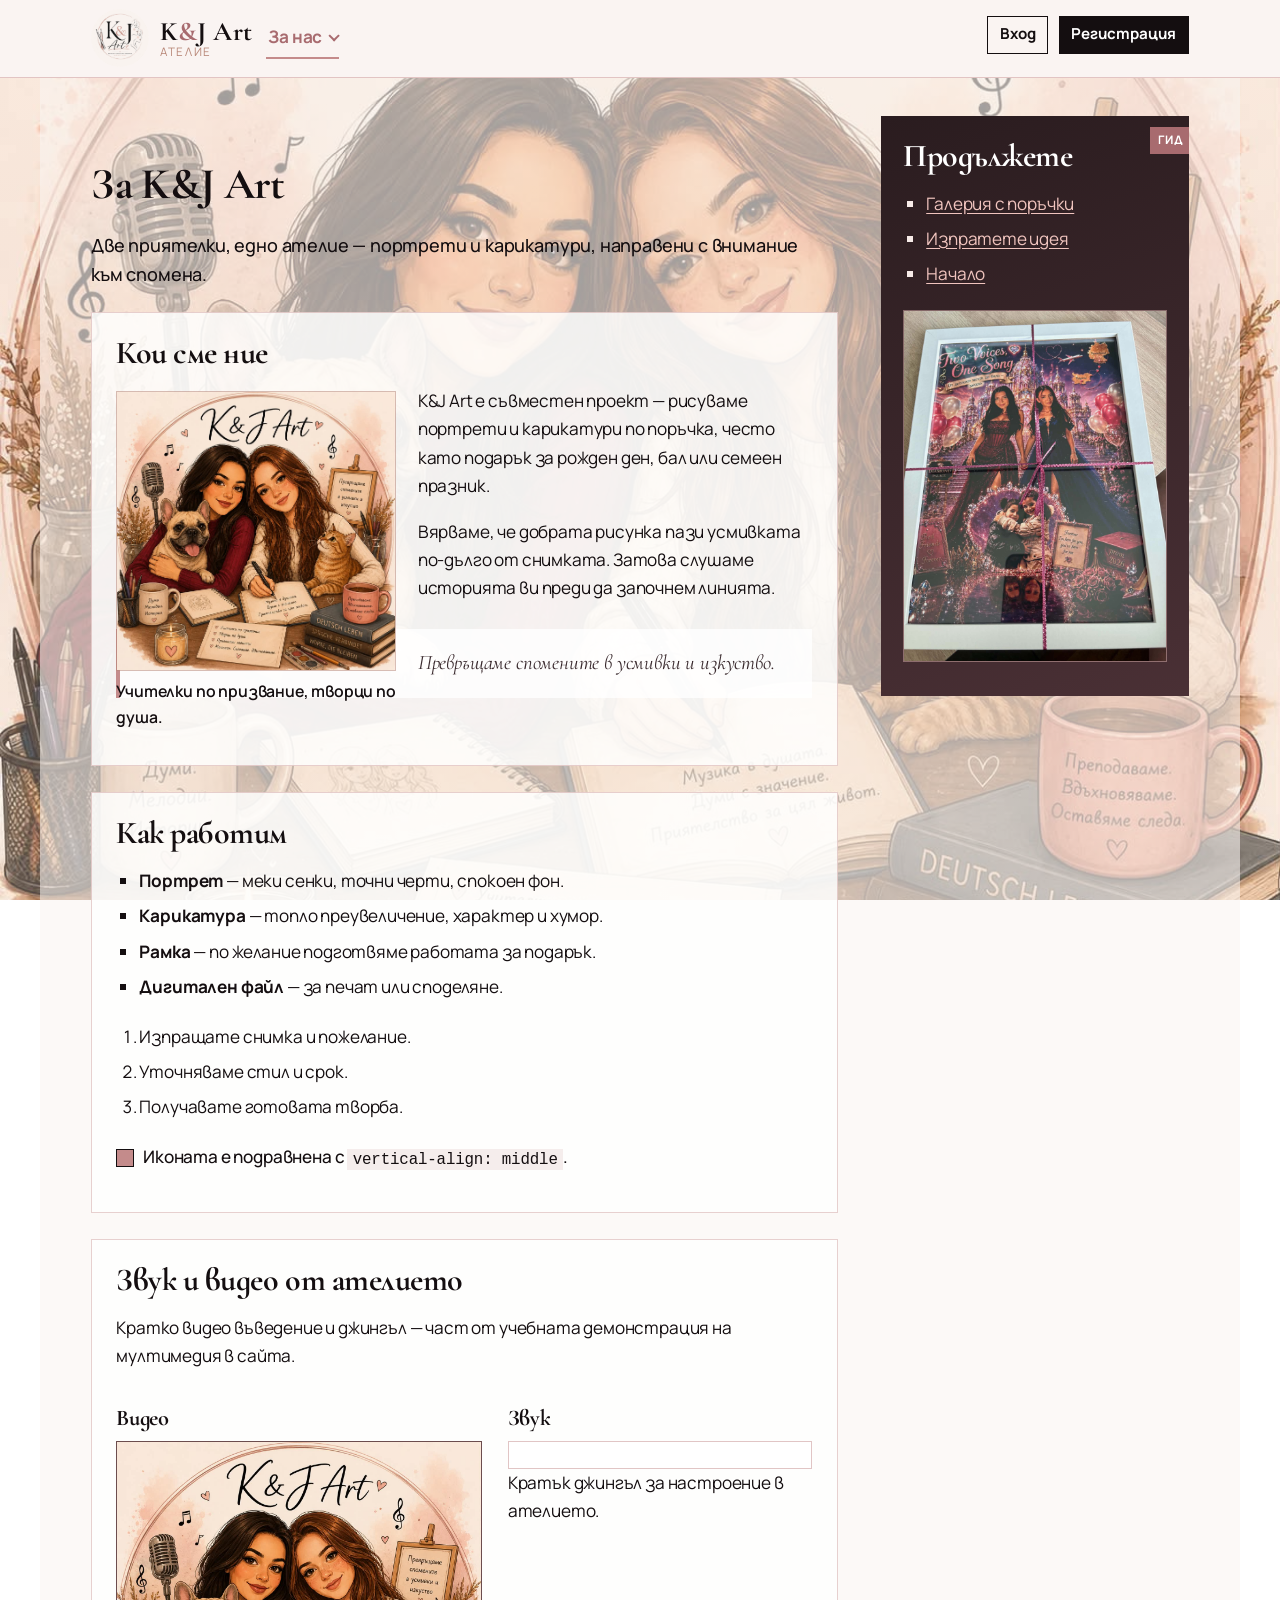
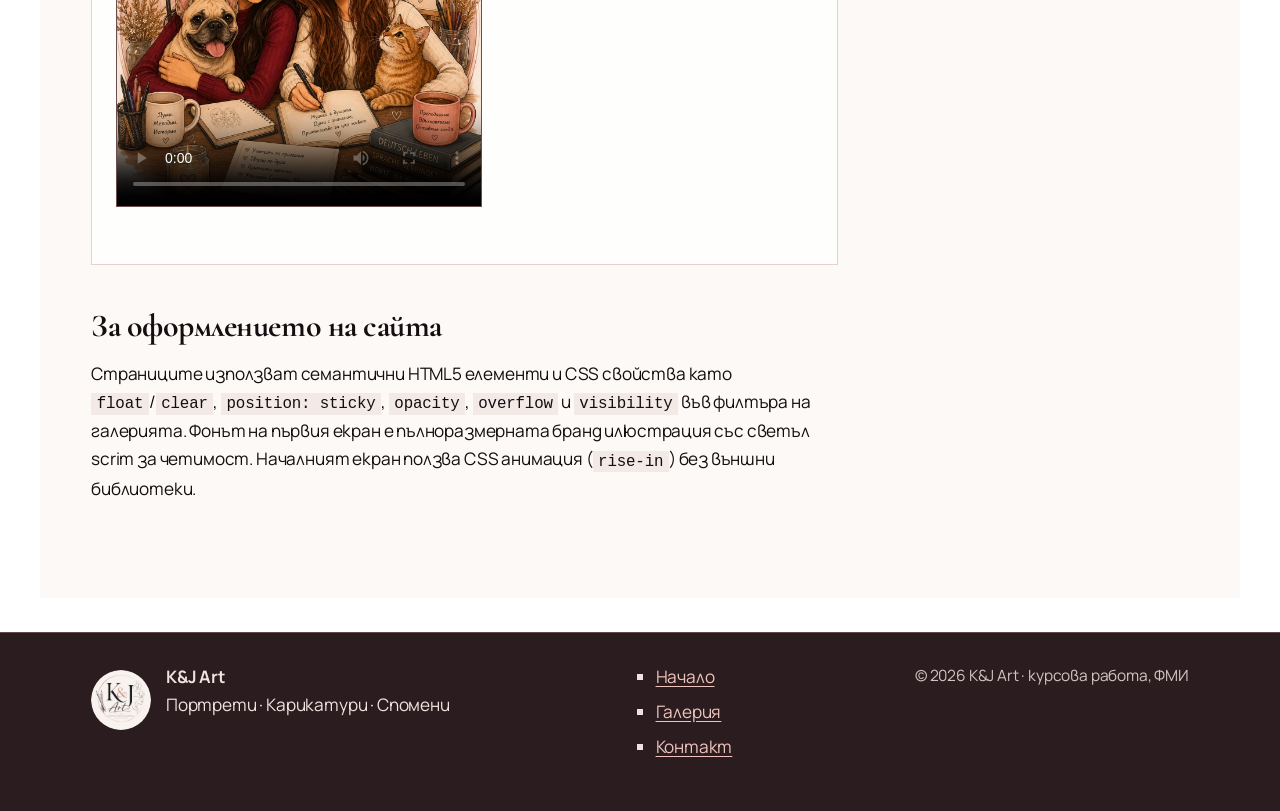
==== about.html @ d92ad097 "Place pages dropdown left and auth right Use space-between on the nav bar so the current-page dropdo" ====
<!DOCTYPE html>
<html lang="bg">
<head>
  <meta charset="UTF-8">
  <meta name="viewport" content="width=device-width, initial-scale=1">
  <meta name="description" content="За K&amp;J Art — кой стои зад портретите и как работим.">
  <title>K&amp;J Art — За нас</title>
  <link rel="stylesheet" href="css/styles.css">
</head>
<body>
  <div class="site-parallax" aria-hidden="true">
    <div class="site-parallax-layer" data-parallax-site></div>
    <div class="site-parallax-scrim"></div>
  </div>
  <a class="skip-link" href="#main">Към съдържанието</a>

  <header class="site-header">
    <div class="header-inner">
      <a class="brand" href="index.html">
        <img class="brand-logo" src="assets/brand/logo-kj-art-final.png" width="1254" height="1254" alt="">
        <span class="brand-text">
          <span class="brand-mark">K<span>&amp;</span>J Art</span>
          <span class="brand-tag">ателие</span>
        </span>
      </a>
      <button class="nav-toggle" type="button" aria-expanded="false" aria-controls="primary-nav">Меню</button>
      <nav class="site-nav" id="primary-nav" aria-label="Главна навигация">
                <ul class="nav-bar">
          <li class="nav-dropdown">
            <button type="button" class="nav-dropdown-toggle is-current" id="nav-pages-btn" aria-expanded="false" aria-controls="nav-pages-menu" aria-haspopup="true">
              За нас
              <span class="nav-dropdown-caret" aria-hidden="true"></span>
            </button>
            <ul class="nav-dropdown-menu" id="nav-pages-menu" hidden>
              <li><a href="index.html">Начало</a></li>
              <li><a href="gallery.html">Галерия</a></li>
              <li><a href="about.html" aria-current="page">За нас</a></li>
              <li><a href="contact.html">Контакт</a></li>
            </ul>
          </li>
          <li class="auth-nav-cluster">
            <ul class="auth-nav">
              <li class="auth-nav-item" data-auth-guest>
                <button type="button" class="btn-auth" data-open-auth="login">Вход</button>
              </li>
              <li class="auth-nav-item" data-auth-guest>
                <button type="button" class="btn-auth btn-auth-solid" data-open-auth="register">Регистрация</button>
              </li>
              <li class="auth-nav-item" data-auth-user hidden>
                <span class="auth-chip">Здравей, <strong data-auth-name></strong></span>
              </li>
              <li class="auth-nav-item" data-auth-user hidden>
                <button type="button" class="btn-auth" id="auth-logout">Изход</button>
              </li>
            </ul>
          </li>
        </ul>
      </nav>
    </div>
  </header>

  <main id="main" class="page page-atmosphere">
    <div class="layout-with-aside">
      <div class="main-column">
        <section class="section" aria-labelledby="about-title">
          <header class="section-head">
            <h1 id="about-title">За K&amp;J Art</h1>
            <p>Две приятелки, едно ателие — портрети и карикатури, направени с внимание към спомена.</p>
          </header>

          <article class="article-panel">
            <h2>Кои сме ние</h2>
            <figure class="float-figure">
              <img src="assets/brand/brand-hero.jpg" width="1254" height="1254" alt="K и J заедно в ателието с домашни любимци">
              <figcaption>Учителки по призвание, творци по душа.</figcaption>
            </figure>
            <p>K&amp;J Art е съвместен проект — рисуваме портрети и карикатури по поръчка, често като подарък за рожден ден, бал или семеен празник.</p>
            <p>Вярваме, че добрата рисунка пази усмивката по-дълго от снимката. Затова слушаме историята ви преди да започнем линията.</p>
            <blockquote>
              Превръщаме спомените в усмивки и изкуство.
            </blockquote>
            <div class="clearfix"></div>
          </article>

          <article class="article-panel">
            <h2>Как работим</h2>
            <ul>
              <li><strong>Портрет</strong> — меки сенки, точни черти, спокоен фон.</li>
              <li><strong>Карикатура</strong> — топло преувеличение, характер и хумор.</li>
              <li><strong>Рамка</strong> — по желание подготвяме работата за подарък.</li>
              <li><strong>Дигитален файл</strong> — за печат или споделяне.</li>
            </ul>
            <ol>
              <li>Изпращате снимка и пожелание.</li>
              <li>Уточняваме стил и срок.</li>
              <li>Получавате готовата творба.</li>
            </ol>
            <p class="inline-meta">
              <span class="meta-icon" aria-hidden="true"></span>
              Иконата е подравнена с <code>vertical-align: middle</code>.
            </p>
          </article>

          <article class="article-panel">
            <h2>Звук и видео от ателието</h2>
            <p>Кратко видео въведение и джингъл — част от учебната демонстрация на мултимедия в сайта.</p>
            <div class="media-block">
              <div>
                <h3>Видео</h3>
                <video controls preload="metadata" poster="assets/brand/brand-hero.jpg">
                  <source src="assets/media/intro-cartoon.mp4" type="video/mp4">
                  Вашият браузър не поддържа видео елемента.
                </video>
              </div>
              <div>
                <h3>Звук</h3>
                <audio controls preload="metadata">
                  <source src="assets/media/cartoon-jingle.mp3" type="audio/mpeg">
                  <source src="assets/media/cartoon-jingle.wav" type="audio/wav">
                  Вашият браузър не поддържа аудио елемента.
                </audio>
                <p class="hint">Кратък джингъл за настроение в ателието.</p>
              </div>
            </div>
          </article>

          <section class="section" aria-labelledby="layout-note">
            <h2 id="layout-note">За оформлението на сайта</h2>
            <p>Страниците използват семантични HTML5 елементи и CSS свойства като <code>float</code>/<code>clear</code>, <code>position: sticky</code>, <code>opacity</code>, <code>overflow</code> и <code>visibility</code> във филтъра на галерията. Фонът на първия екран е пълноразмерната бранд илюстрация със светъл scrim за четимост. Началният екран ползва CSS анимация (<code>rise-in</code>) без външни библиотеки.</p>
          </section>
        </section>
      </div>

      <aside class="side-column" aria-label="Допълнителни връзки">
        <div class="side-panel">
          <span class="side-ribbon">гид</span>
          <h2>Продължете</h2>
          <ul>
            <li><a href="gallery.html">Галерия с поръчки</a></li>
            <li><a href="contact.html">Изпратете идея</a></li>
            <li><a href="index.html">Начало</a></li>
          </ul>
          <img src="assets/brand/sample-prom-friends.jpg" width="1536" height="2048" alt="Примерна карикатура на приятелки">
        </div>
      </aside>
    </div>
  </main>

  <footer class="site-footer">
    <div class="footer-inner">
      <div class="footer-brand">
        <img src="assets/brand/logo-kj-art-final.png" width="1254" height="1254" alt="">
        <div>
          <strong>K&amp;J Art</strong>
          <p>Портрети · Карикатури · Спомени</p>
        </div>
      </div>
      <nav aria-label="Връзки в долния колонтитул">
        <ul>
          <li><a href="index.html">Начало</a></li>
          <li><a href="gallery.html">Галерия</a></li>
          <li><a href="contact.html">Контакт</a></li>
        </ul>
      </nav>
      <p class="footer-meta">&copy; <span id="year">2026</span> K&amp;J Art · курсова работа, ФМИ</p>
    </div>
  </footer>


  <div id="auth-overlay" class="auth-overlay" aria-hidden="true">
    <div class="auth-dialog" role="dialog" aria-modal="true" aria-labelledby="auth-dialog-title">
      <button type="button" class="auth-close" id="auth-close" aria-label="Затвори">&times;</button>
      <div class="auth-tabs" role="tablist">
        <button type="button" id="auth-tab-login" class="is-active" role="tab" aria-selected="true" aria-controls="auth-panel-login">Вход</button>
        <button type="button" id="auth-tab-register" role="tab" aria-selected="false" aria-controls="auth-panel-register">Регистрация</button>
      </div>

            <div id="auth-panel-login" class="auth-panel" role="tabpanel" aria-labelledby="auth-tab-login">
        <h2 id="auth-dialog-title">Вход в K&amp;J Art</h2>
        <form id="login-form" action="#" method="post" novalidate>
          <div class="form-group">
            <label for="login-email">Имейл *</label>
            <input type="email" id="login-email" name="email" autocomplete="email" required placeholder="ime@example.com">
            <span class="error-msg" role="alert"></span>
          </div>
          <div class="form-group">
            <label for="login-password">Парола *</label>
            <input type="password" id="login-password" name="password" autocomplete="current-password" required minlength="6">
            <span class="error-msg" role="alert"></span>
          </div>
          <button class="btn" type="submit">Влез</button>
        </form>
      </div>

      <div id="auth-panel-register" class="auth-panel" role="tabpanel" aria-labelledby="auth-tab-register" hidden>
        <h2>Регистрация</h2>
        <form id="register-form" action="#" method="post" novalidate>
          <div class="form-group">
            <label for="register-name">Име *</label>
            <input type="text" id="register-name" name="name" autocomplete="name" required minlength="2" placeholder="Вашето име">
            <span class="error-msg" role="alert"></span>
          </div>
          <div class="form-group">
            <label for="register-email">Имейл *</label>
            <input type="email" id="register-email" name="email" autocomplete="email" required placeholder="ime@example.com">
            <span class="error-msg" role="alert"></span>
          </div>
          <div class="form-group">
            <label for="register-password">Парола *</label>
            <input type="password" id="register-password" name="password" autocomplete="new-password" required minlength="6">
            <span class="hint">Минимум 6 символа. Данните се пазят локално в браузъра (учебен демо).</span>
            <span class="error-msg" role="alert"></span>
          </div>
          <div class="form-group">
            <label for="register-password-confirm">Повторете паролата *</label>
            <input type="password" id="register-password-confirm" name="passwordConfirm" autocomplete="new-password" required minlength="6">
            <span class="error-msg" role="alert"></span>
          </div>
          <button class="btn" type="submit">Създай профил</button>
        </form>
      </div>
    </div>
  </div>


  <div id="promo-overlay" class="promo-overlay" aria-hidden="true">
    <div class="promo-dialog" role="dialog" aria-modal="true" aria-labelledby="promo-dialog-title">
      <h2 id="promo-dialog-title">Вашият промо код</h2>
      <p>Регистрацията е успешна. За първа поръчка на <strong>карикатура</strong> ползвайте:</p>
      <div class="promo-code-panel">
        <label for="promo-code-field">Промо код</label>
        <div class="promo-code-row">
          <input type="text" id="promo-code-field" class="promo-code-field" value="KJ15" readonly>
          <button type="button" class="promo-copy-btn" id="promo-copy-btn" aria-label="Копирай промо кода" title="Копирай">
            <svg class="promo-copy-icon" viewBox="0 0 24 24" aria-hidden="true" focusable="false">
              <rect x="9" y="9" width="11" height="11" rx="1.5" fill="none" stroke="currentColor" stroke-width="2"/>
              <path d="M6 15H5a2 2 0 0 1-2-2V5a2 2 0 0 1 2-2h8a2 2 0 0 1 2 2v1" fill="none" stroke="currentColor" stroke-width="2" stroke-linecap="round"/>
            </svg>
          </button>
        </div>
        <p class="promo-copy-status" id="promo-copy-status" aria-live="polite"></p>
        <p class="promo-code-banner"><strong id="promo-code-value">KJ15</strong> — <strong>15% отстъпка</strong></p>
      </div>
      <p class="hint">Запишете кода. След „Продължи“ ще отворим формата за вход.</p>
      <button type="button" class="btn" id="promo-continue">Продължи</button>
    </div>
  </div>

  <script src="js/auth.js"></script>
  <script src="js/main.js"></script>
</body>
</html>
---- css/styles.css ----
/* =========================================================
   K&J Art — курсов сайт (ФМИ)
   Палитра: cream-pink, dusty rose, rose-gold, black text
   Хибридни единици: px, em, % + @media
   Layout: display, visibility, position, float, clear,
   opacity, overflow, vertical-align
   ========================================================= */

@import url("https://fonts.googleapis.com/css2?family=Cormorant+Garamond:ital,wght@0,500;0,600;0,700;1,500&family=Manrope:wght@400;500;600;700&display=swap");

:root {
  --ink: #140e10;
  --ink-soft: #3a2a2e;
  --cream: #faf4f2;
  --cream-deep: #f3e4e0;
  --blush: #f0d6d2;
  --rose: #c48b8b;
  --rose-deep: #a86b6f;
  --rose-gold: #b9897a;
  --white: #ffffff;
  --shadow: rgba(28, 20, 22, 0.1);
  --max: 1120px;
  --nav-h: 4.5em;
  --text: 1.0625rem;
}

*,
*::before,
*::after {
  box-sizing: border-box;
}

html {
  font-size: 100%;
  scroll-behavior: smooth;
  min-height: 100%;
  background-color: transparent;
}

body {
  margin: 0;
  font-family: Manrope, "Segoe UI", sans-serif;
  font-size: var(--text);
  line-height: 1.65;
  letter-spacing: -0.01em;
  color: var(--ink);
  background: transparent;
  min-height: 100%;
  overflow-x: hidden;
  position: relative;
}

img,
video,
audio {
  max-width: 100%;
  height: auto;
}

a {
  color: var(--rose-deep);
  text-decoration: underline;
  text-underline-offset: 0.15em;
  transition: color 0.2s ease, opacity 0.2s ease;
}

a:hover,
a:focus-visible {
  color: var(--ink);
}

a:visited {
  color: #7a5560;
}

h1,
h2,
h3 {
  font-family: "Cormorant Garamond", Georgia, serif;
  line-height: 1.18;
  margin: 0 0 0.45em;
  font-weight: 700;
  letter-spacing: -0.015em;
  color: var(--ink);
}

h1 {
  font-size: 2.55em;
}

h2 {
  font-size: 1.85em;
}

h3 {
  font-size: 1.3em;
}

p {
  margin: 0 0 1em;
}

ul,
ol {
  margin: 0 0 1.25em;
  padding-left: 1.35em;
}

ul li {
  margin-bottom: 0.4em;
  list-style-type: square;
}

ol li {
  margin-bottom: 0.4em;
}

blockquote {
  margin: 1.25em 0;
  padding: 0.85em 1.1em;
  border-left: 4px solid var(--rose);
  background: rgba(255, 255, 255, 0.79);
  font-family: "Cormorant Garamond", Georgia, serif;
  font-size: 1.2em;
  font-style: italic;
  color: var(--ink-soft);
}

code {
  font-size: 0.92em;
  background: rgba(196, 139, 139, 0.15);
  padding: 0.1em 0.35em;
}

/* ---------- Skip link ---------- */
.skip-link {
  position: absolute;
  left: 1em;
  top: -4em;
  background: var(--ink);
  color: var(--white);
  padding: 0.5em 0.9em;
  z-index: 1000;
}

.skip-link:focus {
  top: 0.75em;
}

/* ---------- Header / Nav ---------- */
.site-header {
  position: sticky;
  top: 0;
  z-index: 100;
  background: rgba(250, 244, 242, 1.0);
  backdrop-filter: blur(10px);
  border-bottom: 1px solid rgba(196, 139, 139, 0.45);
  min-height: var(--nav-h);
}

.header-inner {
  max-width: var(--max);
  margin: 0 auto;
  padding: 0.55em 4%;
  display: flex;
  flex-wrap: wrap;
  align-items: center;
  justify-content: space-between;
  gap: 0.75em;
}

.brand {
  display: inline-flex;
  align-items: center;
  gap: 0.65em;
  text-decoration: none;
  color: var(--ink);
}

.brand:visited {
  color: var(--ink);
}

.brand-logo {
  display: block;
  width: 3.35em;
  height: 3.35em;
  object-fit: cover;
  object-position: center;
  border-radius: 50%;
  border: 0;
  background: transparent;
  box-shadow: none;
  vertical-align: middle;
}

.brand-text {
  display: flex;
  flex-direction: column;
  line-height: 1.1;
}

.brand-mark {
  font-family: "Cormorant Garamond", Georgia, serif;
  font-size: 1.55em;
  font-weight: 700;
  letter-spacing: 0.02em;
}

.brand-mark span {
  color: var(--rose-deep);
}

.brand-tag {
  font-size: 0.68em;
  text-transform: uppercase;
  letter-spacing: 0.14em;
  color: var(--rose-gold);
  vertical-align: middle;
}

.site-nav {
  flex: 1 1 auto;
  min-width: 12em;
}

.site-nav ul,
.nav-bar {
  display: flex;
  flex-wrap: wrap;
  align-items: center;
  gap: 0.35em 0.55em;
  list-style: none;
  margin: 0;
  padding: 0;
}

.nav-bar {
  width: 100%;
  justify-content: space-between;
  gap: 1.5em 2.5em;
}

.nav-bar > .nav-dropdown {
  flex: 0 0 auto;
  margin: 0;
  padding: 0;
  border: 0;
}

.nav-bar > .auth-nav-cluster {
  flex: 0 0 auto;
  margin-left: auto;
  list-style: none;
}

.auth-nav-cluster .auth-nav {
  display: inline-flex;
  align-items: center;
  flex-wrap: wrap;
  gap: 0.45em 0.65em;
  list-style: none;
  margin: 0;
  padding: 0;
}

.site-nav a {
  text-decoration: none;
  color: var(--ink);
  font-weight: 700;
  letter-spacing: -0.01em;
  padding: 0.35em 0;
  border-bottom: 2px solid transparent;
}

.site-nav a:hover,
.site-nav a:focus-visible,
.site-nav a[aria-current="page"] {
  border-bottom-color: var(--rose);
  color: var(--rose-deep);
}

.nav-dropdown {
  position: relative;
  list-style: none;
}

.nav-dropdown-toggle {
  display: inline-flex;
  align-items: center;
  gap: 0.4em;
  margin: 0;
  padding: 0.35em 0.15em;
  font: inherit;
  font-weight: 700;
  letter-spacing: -0.01em;
  color: var(--ink);
  background: transparent;
  border: 0;
  border-bottom: 2px solid transparent;
  cursor: pointer;
  vertical-align: middle;
}

.nav-dropdown-toggle:hover,
.nav-dropdown-toggle:focus-visible,
.nav-dropdown-toggle[aria-expanded="true"],
.nav-dropdown-toggle.is-current {
  border-bottom-color: var(--rose);
  color: var(--rose-deep);
  outline: none;
}

.nav-dropdown-caret {
  display: inline-block;
  width: 0.45em;
  height: 0.45em;
  border-right: 2px solid currentColor;
  border-bottom: 2px solid currentColor;
  transform: rotate(45deg) translateY(-0.1em);
  vertical-align: middle;
  transition: transform 0.15s ease;
}

.nav-dropdown-toggle[aria-expanded="true"] .nav-dropdown-caret {
  transform: rotate(225deg) translateY(-0.05em);
}

.nav-dropdown-menu {
  position: absolute;
  top: calc(100% + 0.45em);
  left: 0;
  z-index: 120;
  min-width: 11em;
  margin: 0;
  padding: 0.45em 0.55em;
  list-style: none;
  display: flex;
  flex-direction: column;
  gap: 0.15em;
  background: rgba(250, 244, 242, 0.98);
  border: 1px solid rgba(196, 139, 139, 0.55);
  box-shadow: 0 10px 28px rgba(20, 14, 16, 0.12);
  visibility: hidden;
  opacity: 0;
  overflow: hidden;
}

.nav-dropdown.is-open > .nav-dropdown-menu,
.nav-dropdown-menu:not([hidden]) {
  visibility: visible;
  opacity: 1;
}

.nav-dropdown-menu[hidden] {
  display: none;
}

.nav-dropdown-menu a {
  display: block;
  padding: 0.45em 0.55em;
  border-bottom: 0;
}

.nav-dropdown-menu a:hover,
.nav-dropdown-menu a:focus-visible,
.nav-dropdown-menu a[aria-current="page"] {
  background: rgba(196, 139, 139, 0.18);
  color: var(--rose-deep);
  border-bottom-color: transparent;
}

.nav-toggle {
  display: none;
  background: var(--ink);
  color: var(--white);
  border: 0;
  padding: 0.45em 0.85em;
  font: inherit;
  cursor: pointer;
}

/* ---------- Layout shell ---------- */
.page {
  max-width: var(--max);
  margin: 0 auto;
  padding: 1.75em 4% 3em;
}

.layout-with-aside {
  display: block;
  overflow: hidden;
}

.layout-with-aside > .main-column {
  width: 68%;
  float: left;
}

.layout-with-aside > .side-column {
  width: 28%;
  float: right;
}

.layout-with-aside::after {
  content: "";
  display: table;
  clear: both;
}

/* ---------- Single fixed full-viewport brand background (no tile/duplicate) ---------- */
.site-parallax {
  position: fixed;
  inset: 0;
  z-index: 0;
  overflow: hidden;
  pointer-events: none;
  width: 100%;
  height: 100%;
  min-height: 100vh;
  min-height: 100dvh;
}

.site-parallax-layer {
  position: absolute;
  inset: 0;
  width: 100%;
  height: 100%;
  background-image: url("../assets/brand/site-background.jpg");
  background-position: center center;
  background-size: cover;
  background-repeat: no-repeat;
  background-attachment: scroll; /* layer itself is position:fixed — no CSS tiling */
  opacity: 1;
  transform: none;
}

.site-parallax-scrim {
  position: absolute;
  inset: 0;
  opacity: 0.72;
  transition: opacity 0.2s linear;
  /* Soft wash only — never opaque white; fades clearer on scroll via JS */
  background: linear-gradient(
    180deg,
    rgba(250, 244, 242, 0.22) 0%,
    rgba(240, 214, 210, 0.28) 45%,
    rgba(250, 244, 242, 0.4) 100%
  );
}

.site-header,
.hero,
.page,
.site-footer,
.auth-overlay {
  position: relative;
  z-index: 1;
}

/* ---------- Hero (content only over the fixed background) ---------- */
.hero {
  --hero-scrim: 1;
  position: relative;
  z-index: 1;
  min-height: 88vh;
  display: flex;
  align-items: flex-end;
  color: var(--ink);
  overflow: hidden;
  background: transparent;
}

/* Local readability veil on hero text — not a second background image */
.hero::after {
  content: "";
  position: absolute;
  left: 0;
  right: 0;
  bottom: 0;
  height: 55%;
  z-index: 1;
  pointer-events: none;
  opacity: var(--hero-scrim, 1);
  transition: opacity 0.2s linear;
  background: linear-gradient(
    180deg,
    transparent 0%,
    rgba(250, 244, 242, 0.35) 45%,
    rgba(250, 244, 242, 0.55) 100%
  );
}

.hero-content {
  position: relative;
  z-index: 2;
  width: 100%;
  max-width: var(--max);
  margin: 0 auto;
  padding: 12% 4% 5%;
}

.page-atmosphere {
  position: relative;
  z-index: 1;
  background: rgba(250, 244, 242, 0.55);
  transition: background 0.2s linear;
}

.hero-brand {
  font-family: "Cormorant Garamond", Georgia, serif;
  font-size: clamp(2.55em, 6.8vw, 4.35em);
  font-weight: 700;
  margin: 0 0 0.15em;
  letter-spacing: -0.02em;
  color: var(--ink);
  text-shadow: 0 1px 0 rgba(255, 255, 255, 0.75), 0 2px 14px rgba(250, 244, 242, 0.9);
  animation: rise-in 0.9s ease both;
}

.hero-brand span {
  color: var(--rose-deep);
}

.hero-lead {
  font-size: 1.2em;
  max-width: 34em;
  font-weight: 600;
  line-height: 1.55;
  letter-spacing: -0.01em;
  color: var(--ink);
  text-shadow: 0 1px 0 rgba(255, 255, 255, 0.7), 0 2px 12px rgba(250, 244, 242, 0.85);
  animation: rise-in 0.9s ease 0.18s both;
}

.hero-actions {
  display: flex;
  flex-wrap: wrap;
  gap: 0.75em;
  margin-top: 1.2em;
  animation: rise-in 0.9s ease 0.28s both;
}

.btn {
  display: inline-block;
  padding: 0.72em 1.3em;
  font-weight: 700;
  text-decoration: none;
  border: 2px solid var(--ink);
  background: var(--ink);
  color: var(--white);
  cursor: pointer;
  transition: background 0.2s ease, color 0.2s ease, opacity 0.2s ease, transform 0.2s ease;
}

.btn:visited {
  color: var(--white);
}

.btn:hover,
.btn:focus-visible {
  background: var(--rose-deep);
  border-color: var(--rose-deep);
  color: var(--white);
  transform: translateY(-2px);
}

.btn-ghost {
  background: transparent;
  color: var(--ink);
}

.btn-ghost:visited {
  color: var(--ink);
}

.btn-ghost:hover,
.btn-ghost:focus-visible {
  background: var(--ink);
  color: var(--white);
}

/* ---------- Sections / Articles ---------- */
.section {
  margin: 2.5em 0;
  padding: 0;
}

.section-head {
  margin-bottom: 1.25em;
}

.section-head p {
  color: var(--ink);
  font-weight: 500;
  font-size: 1.05em;
  max-width: 40em;
  letter-spacing: -0.01em;
}

.article-panel {
  background: rgba(255, 255, 255, 0.84);
  border: 1px solid rgba(196, 139, 139, 0.4);
  padding: 1.3em 1.4em;
  margin-bottom: 1.5em;
}

.article-panel h2,
.article-panel h3 {
  margin-top: 0;
}

.float-figure {
  float: left;
  width: 42%;
  max-width: 280px;
  margin: 0.25em 1.25em 0.75em 0;
}

.float-figure img {
  display: block;
  width: 100%;
  border: 1px solid rgba(185, 137, 122, 0.55);
  vertical-align: middle;
}

.float-figure figcaption {
  font-size: 0.92em;
  font-weight: 600;
  color: var(--ink);
  margin-top: 0.4em;
}

.clearfix {
  clear: both;
}

.inline-meta {
  margin: 1em 0;
  color: var(--ink);
  font-size: 1em;
  font-weight: 500;
}

.inline-meta .meta-icon {
  display: inline-block;
  width: 1.05em;
  height: 1.05em;
  margin-right: 0.35em;
  background: var(--rose);
  border: 1px solid var(--ink);
  vertical-align: middle;
}

.inline-meta strong {
  vertical-align: baseline;
}

/* Aside */
.side-panel {
  position: relative;
  background: linear-gradient(160deg, #2a1c1f 0%, #4a3035 100%);
  color: #f7ebe8;
  padding: 1.25em;
  margin-bottom: 1.25em;
}

.side-panel a {
  color: #f0c4be;
}

.side-panel a:hover {
  color: #fff;
}

.side-panel h2,
.side-panel h3 {
  color: var(--white);
  margin-top: 0;
}

.side-ribbon {
  position: absolute;
  top: 0.9em;
  right: -0.3em;
  background: var(--rose-deep);
  color: var(--white);
  font-size: 0.68em;
  font-weight: 700;
  letter-spacing: 0.08em;
  text-transform: uppercase;
  padding: 0.35em 0.7em;
}

.side-panel img {
  display: block;
  width: 100%;
  margin: 0.75em 0;
  border: 1px solid rgba(240, 196, 190, 0.45);
  opacity: 0.96;
}

.side-panel img:hover {
  opacity: 1;
}

.scroll-strip {
  border: 1px solid rgba(196, 139, 139, 0.45);
  background: rgba(255, 255, 255, 0.94);
  max-height: 9.5em;
  overflow: auto;
  padding: 0.9em 1em;
  margin: 1.25em 0;
}

/* ---------- Gallery ---------- */
.gallery-grid {
  display: grid;
  grid-template-columns: repeat(2, 1fr);
  gap: 1.25em;
  list-style: none;
  margin: 0;
  padding: 0;
}

.gallery-grid li {
  list-style: none;
  margin: 0;
  background: rgba(255, 255, 255, 0.94);
  border: 1px solid rgba(196, 139, 139, 0.45);
  overflow: hidden;
  position: relative;
  transition: transform 0.25s ease, opacity 0.25s ease;
}

.gallery-grid li:hover {
  transform: translateY(-4px);
}

.gallery-grid img {
  display: block;
  width: 100%;
  aspect-ratio: 4 / 5;
  object-fit: cover;
  vertical-align: middle;
}

.gallery-grid .cap {
  padding: 0.85em 1em 1em;
}

.gallery-grid .cap h2,
.gallery-grid .cap h3 {
  margin: 0 0 0.25em;
  font-size: 1.28em;
  font-weight: 700;
}

.gallery-grid .cap p {
  color: var(--ink);
  font-weight: 500;
  font-size: 0.98em;
}

.gallery-filter {
  display: flex;
  flex-wrap: wrap;
  gap: 0.5em;
  margin-bottom: 1.25em;
}

.gallery-filter button {
  font: inherit;
  font-weight: 600;
  padding: 0.4em 0.85em;
  border: 1px solid var(--ink);
  background: transparent;
  color: var(--ink);
  cursor: pointer;
}

.gallery-filter button.is-active,
.gallery-filter button:hover {
  background: var(--rose-deep);
  border-color: var(--rose-deep);
  color: var(--white);
}

.gallery-grid li.is-hidden {
  visibility: hidden;
  position: absolute;
  width: 0;
  height: 0;
  overflow: hidden;
  opacity: 0;
  pointer-events: none;
}

/* ---------- Media block ---------- */
.media-block {
  display: grid;
  grid-template-columns: 1.2fr 1fr;
  gap: 1.5em;
  align-items: start;
  margin: 2em 0;
}

.media-block video,
.media-block audio {
  width: 100%;
  display: block;
  border: 1px solid rgba(196, 139, 139, 0.5);
  background: var(--ink);
}

.media-block audio {
  padding: 0.75em;
  background: rgba(255, 255, 255, 1.0);
}

@keyframes rise-in {
  from {
    opacity: 0;
    transform: translateY(18px);
  }
  to {
    opacity: 1;
    transform: translateY(0);
  }
}

/* ---------- Form ---------- */
.contact-layout {
  display: grid;
  grid-template-columns: 1.4fr 1fr;
  gap: 2em;
}

.form-panel {
  background: rgba(255, 255, 255, 1.0);
  border: 1px solid rgba(196, 139, 139, 0.45);
  padding: 1.5em;
}

.form-group {
  margin-bottom: 1.1em;
}

.form-group label {
  display: block;
  font-weight: 700;
  margin-bottom: 0.35em;
}

.form-group .hint {
  display: block;
  font-size: 0.9em;
  font-weight: 500;
  color: var(--ink-soft);
  margin-top: 0.25em;
}

.form-group input[type="text"],
.form-group input[type="email"],
.form-group input[type="tel"],
.form-group input[type="number"],
.form-group input[type="date"],
.form-group input[type="url"],
.form-group input[type="file"],
.form-group select,
.form-group textarea {
  width: 100%;
  padding: 0.65em 0.75em;
  font: inherit;
  font-weight: 500;
  color: var(--ink);
  border: 1px solid rgba(90, 69, 74, 0.55);
  background: var(--white);
}

.form-group input:focus,
.form-group select:focus,
.form-group textarea:focus {
  outline: 2px solid var(--rose);
  outline-offset: 1px;
  border-color: var(--rose);
}

.form-group textarea {
  min-height: 8em;
  resize: vertical;
}

.form-group textarea#theme {
  min-height: 5em;
}

.form-group input[type="file"] {
  padding: 0.55em 0.35em;
  background: rgba(255, 255, 255, 0.95);
}

.choice-row {
  display: flex;
  flex-wrap: wrap;
  gap: 0.75em 1.25em;
}

.choice-row label {
  display: inline-flex;
  align-items: center;
  gap: 0.4em;
  font-weight: 500;
  margin: 0;
}

.form-group.is-invalid input,
.form-group.is-invalid select,
.form-group.is-invalid textarea {
  border-color: #a33a4a;
}

.error-msg {
  visibility: hidden;
  opacity: 0;
  color: #8f2f3d;
  font-size: 0.88em;
  font-weight: 600;
  margin-top: 0.3em;
  display: block;
  min-height: 1.2em;
  transition: opacity 0.2s ease;
}

.form-group.is-invalid .error-msg,
fieldset.is-invalid .error-msg {
  visibility: visible;
  opacity: 1;
}

.form-success {
  display: none;
  border: 1px solid var(--rose);
  background: rgba(196, 139, 139, 0.15);
  padding: 1em;
  margin-top: 1em;
  font-weight: 600;
}

.form-success.is-visible {
  display: block;
  animation: rise-in 0.4s ease both;
}

fieldset {
  border: 1px solid rgba(196, 139, 139, 0.35);
  margin: 0 0 1.1em;
  padding: 0.85em 1em 1em;
}

legend {
  font-weight: 700;
  padding: 0 0.35em;
}

/* ---------- Footer ---------- */
.site-footer {
  clear: both;
  border-top: 1px solid rgba(196, 139, 139, 0.4);
  background: #2a1c1f;
  color: #f0e2df;
  margin-top: 2em;
}

.footer-inner {
  max-width: var(--max);
  margin: 0 auto;
  padding: 1.75em 4%;
  display: flex;
  flex-wrap: wrap;
  gap: 1.5em;
  justify-content: space-between;
  align-items: flex-start;
}

.footer-brand {
  display: flex;
  gap: 0.85em;
  align-items: center;
}

.footer-brand img {
  width: 3.5em;
  height: 3.5em;
  border-radius: 50%;
  object-fit: cover;
  object-position: center;
  border: 0;
  background: transparent;
  box-shadow: none;
  vertical-align: middle;
}

.site-footer a {
  color: #f0c4be;
}

.site-footer a:hover {
  color: #fff;
}

.footer-meta {
  font-size: 0.9em;
  opacity: 0.85;
}

.visually-hidden {
  position: absolute;
  width: 1px;
  height: 1px;
  padding: 0;
  margin: -1px;
  overflow: hidden;
  clip: rect(0, 0, 0, 0);
  white-space: nowrap;
  border: 0;
}

/* ---------- Breakpoints (~360, ~768, ~992/1024, ~1200) ---------- */

@media screen and (max-width: 767px) {
  h1 {
    font-size: 1.9em;
  }

  .nav-toggle {
    display: inline-block;
  }

  .site-nav {
    display: none;
    width: 100%;
  }

  .site-nav.is-open {
    display: block;
  }

  .site-nav ul,
  .nav-bar {
    flex-direction: column;
    align-items: stretch;
    gap: 0.25em;
    padding-bottom: 0.5em;
  }

  .nav-bar > .nav-dropdown {
    width: 100%;
    margin-left: 0;
    margin-top: 0.45em;
    padding-left: 0;
    padding-top: 0.55em;
    border-left: 0;
    border-top: 1px solid rgba(196, 139, 139, 0.45);
  }

  .nav-dropdown-toggle {
    width: 100%;
    justify-content: space-between;
  }

  .nav-dropdown-menu {
    position: static;
    width: 100%;
    min-width: 0;
    margin: 0.2em 0 0.35em;
    box-shadow: none;
  }

  .layout-with-aside > .main-column,
  .layout-with-aside > .side-column {
    float: none;
    width: 100%;
  }

  .float-figure {
    float: none;
    width: 100%;
    max-width: 100%;
    margin: 0 0 1em;
  }

  .gallery-grid {
    grid-template-columns: 1fr;
  }

  .media-block,
  .contact-layout {
    grid-template-columns: 1fr;
  }

  .hero {
    min-height: 78vh;
  }

  .side-ribbon {
    right: 0.5em;
  }
}

@media screen and (min-width: 768px) and (max-width: 991px) {
  .layout-with-aside > .main-column {
    width: 62%;
  }

  .layout-with-aside > .side-column {
    width: 34%;
  }

  .gallery-grid {
    grid-template-columns: repeat(2, 1fr);
  }

  .contact-layout {
    grid-template-columns: 1fr;
  }

  .media-block {
    grid-template-columns: 1fr 1fr;
  }
}

@media screen and (min-width: 992px) {
  body {
    font-size: 1.05rem;
  }

  .gallery-grid {
    grid-template-columns: repeat(3, 1fr);
  }

  .hero {
    min-height: 88vh;
  }
}

@media screen and (min-width: 1200px) {
  :root {
    --max: 1200px;
  }

  body {
    font-size: 1.075rem;
  }

  .page {
    padding-top: 2.25em;
  }

  .gallery-grid {
    grid-template-columns: repeat(3, 1fr);
  }
}

@media (prefers-reduced-motion: reduce) {
  html {
    scroll-behavior: auto;
  }

  .hero-brand,
  .hero-lead,
  .hero-actions {
    animation: none;
  }
}

/* ---------- Auth modal + nav account ---------- */
.auth-nav {
  display: inline-flex;
  align-items: center;
  gap: 0.45em;
  flex-wrap: wrap;
  list-style: none;
  margin: 0;
  padding: 0;
}

.auth-nav li {
  list-style: none;
  margin: 0;
}

.auth-chip {
  display: inline-block;
  font-size: 0.85em;
  font-weight: 600;
  color: var(--ink-soft);
  vertical-align: middle;
}

.btn-auth {
  display: inline-block;
  padding: 0.35em 0.75em;
  font: inherit;
  font-weight: 700;
  font-size: 0.88em;
  border: 1px solid var(--ink);
  background: transparent;
  color: var(--ink);
  cursor: pointer;
  text-decoration: none;
}

.btn-auth:hover,
.btn-auth:focus-visible {
  background: var(--rose-deep);
  border-color: var(--rose-deep);
  color: var(--white);
}

.btn-auth-solid {
  background: var(--ink);
  color: var(--white);
}

.auth-overlay {
  position: fixed;
  inset: 0;
  z-index: 200;
  display: flex;
  align-items: center;
  justify-content: center;
  padding: 1em;
  background: rgba(28, 20, 22, 0.45);
  visibility: hidden;
  opacity: 0;
  overflow: auto;
  transition: opacity 0.2s ease, visibility 0.2s ease;
}

.auth-overlay.is-open {
  visibility: visible;
  opacity: 1;
}

.auth-dialog {
  position: relative;
  width: 100%;
  max-width: 26em;
  background: var(--cream);
  border: 1px solid rgba(196, 139, 139, 0.5);
  padding: 1.35em 1.4em 1.5em;
  float: none;
  clear: both;
}

.auth-close {
  position: absolute;
  top: 0.55em;
  right: 0.55em;
  border: 0;
  background: transparent;
  font-size: 1.4em;
  line-height: 1;
  cursor: pointer;
  color: var(--ink);
}

.auth-tabs {
  display: flex;
  gap: 0.5em;
  margin: 0 0 1em;
}

.auth-tabs button {
  flex: 1;
  font: inherit;
  font-weight: 700;
  padding: 0.5em;
  border: 1px solid var(--ink);
  background: transparent;
  cursor: pointer;
}

.auth-tabs button.is-active {
  background: var(--ink);
  color: var(--white);
}

.auth-dialog h2 {
  margin-top: 0;
  font-size: 1.45em;
}

.order-auth-gate {
  border: 1px dashed var(--rose);
  background: rgba(255, 255, 255, 1.0);
  padding: 0.9em 1em;
  margin-bottom: 1.1em;
}

.promo-overlay {
  position: fixed;
  inset: 0;
  z-index: 300;
  display: flex;
  align-items: center;
  justify-content: center;
  padding: 1em;
  background: rgba(20, 14, 16, 0.72);
  visibility: hidden;
  opacity: 0;
  overflow: auto;
  transition: opacity 0.2s ease, visibility 0.2s ease;
}

.promo-overlay.is-open {
  visibility: visible;
  opacity: 1;
}

.promo-dialog {
  position: relative;
  width: 100%;
  max-width: 24em;
  background: var(--cream);
  border: 2px solid var(--rose-deep);
  padding: 1.4em 1.45em 1.55em;
  box-shadow: 0 12px 40px rgba(20, 14, 16, 0.35);
}

.promo-dialog h2 {
  margin-top: 0;
  color: var(--rose-deep);
}

.promo-code-panel {
  display: block;
  margin: 0.9em 0 1em;
  padding: 0.95em 1em;
  border: 2px solid var(--rose-deep);
  background: rgba(255, 255, 255, 0.98);
}

.promo-code-panel label {
  display: block;
  font-weight: 700;
  margin-bottom: 0.4em;
}

.promo-code-row {
  display: flex;
  align-items: stretch;
  gap: 0.45em;
  margin: 0 0 0.35em;
}

.promo-code-field {
  display: block;
  flex: 1 1 auto;
  width: auto;
  min-width: 0;
  margin: 0;
  padding: 0.7em 0.75em;
  font: inherit;
  font-size: 1.25em;
  font-weight: 700;
  letter-spacing: 0.12em;
  text-align: center;
  text-transform: uppercase;
  color: var(--ink);
  border: 2px solid var(--rose);
  background: rgba(250, 244, 242, 0.95);
}

.promo-copy-btn {
  flex: 0 0 auto;
  box-sizing: border-box;
  width: 2.6em;
  height: 2.6em;
  padding: 0;
  margin: 0;
  display: inline-flex;
  align-items: center;
  justify-content: center;
  color: var(--rose-deep);
  background: rgba(250, 244, 242, 0.95);
  border: 2px solid var(--rose);
  cursor: pointer;
  vertical-align: middle;
  transition: background 0.15s ease, color 0.15s ease, border-color 0.15s ease;
}

.promo-copy-btn:hover,
.promo-copy-btn:focus-visible {
  color: #fff;
  background: var(--rose-deep);
  border-color: var(--rose-deep);
  outline: none;
}

.promo-copy-btn.is-copied {
  color: #fff;
  background: var(--rose-deep);
  border-color: var(--rose-deep);
}

.promo-copy-icon {
  width: 1.15em;
  height: 1.15em;
  display: block;
}

.promo-copy-status {
  min-height: 1.25em;
  margin: 0 0 0.35em;
  font-size: 0.92em;
  font-weight: 600;
  color: var(--rose-deep);
  text-align: center;
}

.promo-code-banner {
  display: block;
  margin: 0;
  padding: 0.55em 0.35em 0;
  font-size: 1.02em;
  letter-spacing: 0.02em;
  text-align: center;
  color: var(--ink);
}

.promo-box {
  margin: 0 0 1.2em;
  padding: 1em;
  border: 1px solid rgba(196, 139, 139, 0.55);
  background: rgba(255, 255, 255, 0.95);
}

.promo-box h3 {
  margin-top: 0;
  font-size: 1.2em;
}

.promo-apply {
  display: flex;
  flex-wrap: wrap;
  gap: 0.5em;
  align-items: center;
}

.promo-apply input[type="text"] {
  flex: 1 1 8em;
  min-width: 7em;
  padding: 0.6em 0.7em;
  font: inherit;
  font-weight: 600;
  letter-spacing: 0.04em;
  text-transform: uppercase;
  border: 1px solid rgba(90, 69, 74, 0.55);
  background: var(--white);
  color: var(--ink);
}

.promo-result {
  margin: 0.45em 0 0;
  font-weight: 600;
  min-height: 1.2em;
}

.promo-result.is-ok {
  color: #2f6b4f;
}

.promo-result.is-bad {
  color: #8f2f3d;
}

.auth-dialog .form-group.is-invalid .error-msg {
  visibility: visible;
  opacity: 1;
}

.order-auth-gate[hidden],
[data-auth-guest][hidden],
[data-auth-user][hidden],
.auth-panel[hidden] {
  display: none !important;
}

#contact-form.is-locked {
  opacity: 0.55;
  pointer-events: none;
}

@media screen and (max-width: 767px) {
  .header-inner {
    align-items: flex-start;
  }

  .auth-nav {
    width: 100%;
  }
}
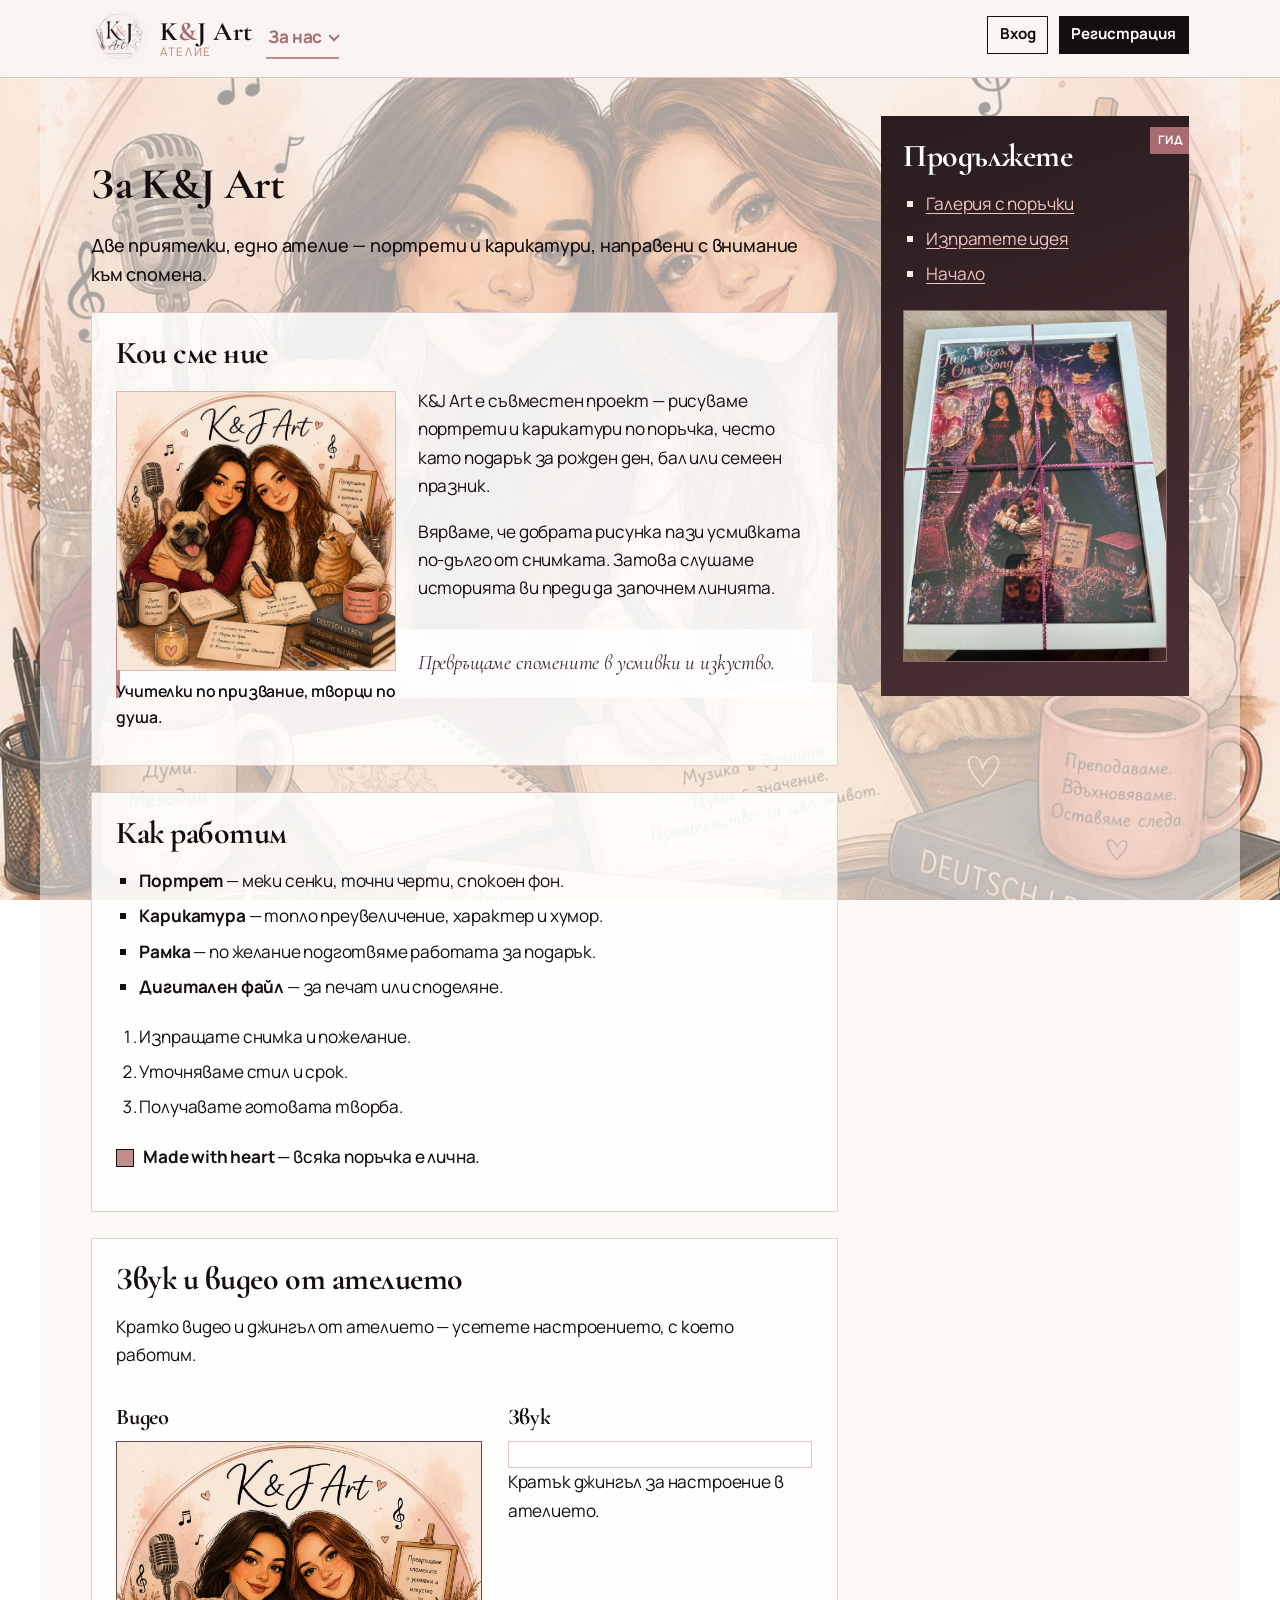
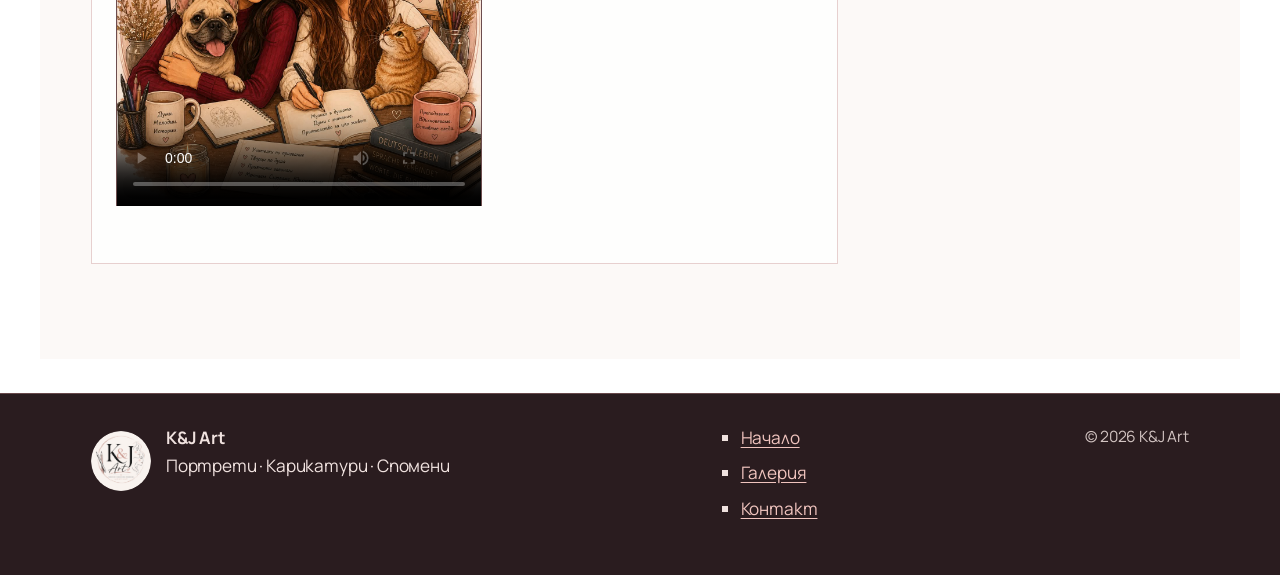
==== commit e224ea06: "Rewrite copy as a normal K&J Art business site Remove coursework/FMI/учебен marketing from pages, fo" ====
--- a/about.html
+++ b/about.html
@@ -3,7 +3,7 @@
 <head>
   <meta charset="UTF-8">
   <meta name="viewport" content="width=device-width, initial-scale=1">
-  <meta name="description" content="За K&amp;J Art — кой стои зад портретите и как работим.">
+  <meta name="description" content="За K&amp;J Art — ателие за портрети и карикатури.">
   <title>K&amp;J Art — За нас</title>
   <link rel="stylesheet" href="css/styles.css">
 </head>
@@ -97,13 +97,13 @@
             </ol>
             <p class="inline-meta">
               <span class="meta-icon" aria-hidden="true"></span>
-              Иконата е подравнена с <code>vertical-align: middle</code>.
+              <strong>Made with heart</strong> — всяка поръчка е лична.
             </p>
           </article>
 
           <article class="article-panel">
             <h2>Звук и видео от ателието</h2>
-            <p>Кратко видео въведение и джингъл — част от учебната демонстрация на мултимедия в сайта.</p>
+            <p>Кратко видео и джингъл от ателието — усетете настроението, с което работим.</p>
             <div class="media-block">
               <div>
                 <h3>Видео</h3>
@@ -123,11 +123,6 @@
               </div>
             </div>
           </article>
-
-          <section class="section" aria-labelledby="layout-note">
-            <h2 id="layout-note">За оформлението на сайта</h2>
-            <p>Страниците използват семантични HTML5 елементи и CSS свойства като <code>float</code>/<code>clear</code>, <code>position: sticky</code>, <code>opacity</code>, <code>overflow</code> и <code>visibility</code> във филтъра на галерията. Фонът на първия екран е пълноразмерната бранд илюстрация със светъл scrim за четимост. Началният екран ползва CSS анимация (<code>rise-in</code>) без външни библиотеки.</p>
-          </section>
         </section>
       </div>
 
@@ -140,7 +135,7 @@
             <li><a href="contact.html">Изпратете идея</a></li>
             <li><a href="index.html">Начало</a></li>
           </ul>
-          <img src="assets/brand/sample-prom-friends.jpg" width="1536" height="2048" alt="Примерна карикатура на приятелки">
+          <img src="assets/brand/sample-prom-friends.jpg" width="1536" height="2048" alt="Карикатура на приятелки от ателието">
         </div>
       </aside>
     </div>
@@ -162,7 +157,7 @@
           <li><a href="contact.html">Контакт</a></li>
         </ul>
       </nav>
-      <p class="footer-meta">&copy; <span id="year">2026</span> K&amp;J Art · курсова работа, ФМИ</p>
+      <p class="footer-meta">&copy; <span id="year">2026</span> K&amp;J Art</p>
     </div>
   </footer>
 
@@ -208,7 +203,7 @@
           <div class="form-group">
             <label for="register-password">Парола *</label>
             <input type="password" id="register-password" name="password" autocomplete="new-password" required minlength="6">
-            <span class="hint">Минимум 6 символа. Данните се пазят локално в браузъра (учебен демо).</span>
+            <span class="hint">Минимум 6 символа.</span>
             <span class="error-msg" role="alert"></span>
           </div>
           <div class="form-group">
--- a/css/styles.css
+++ b/css/styles.css
@@ -1,5 +1,5 @@
 /* =========================================================
-   K&J Art — курсов сайт (ФМИ)
+   K&J Art — brand styles
    Палитра: cream-pink, dusty rose, rose-gold, black text
    Хибридни единици: px, em, % + @media
    Layout: display, visibility, position, float, clear,
@@ -900,6 +900,63 @@
   background: rgba(255, 255, 255, 0.95);
 }
 
+.file-preview {
+  margin: 0.75em 0 0.25em;
+  padding: 0.75em 0.85em;
+  border: 1px solid rgba(196, 139, 139, 0.45);
+  background: rgba(255, 255, 255, 0.96);
+}
+
+.file-preview[hidden] {
+  display: none;
+}
+
+.file-preview-count {
+  margin: 0 0 0.55em;
+  font-size: 0.92em;
+  font-weight: 700;
+  color: var(--rose-deep);
+}
+
+.file-preview-list {
+  list-style: none;
+  margin: 0;
+  padding: 0;
+  display: grid;
+  grid-template-columns: repeat(auto-fill, minmax(7.5em, 1fr));
+  gap: 0.65em;
+}
+
+.file-preview-item {
+  display: flex;
+  flex-direction: column;
+  gap: 0.35em;
+  min-width: 0;
+}
+
+.file-preview-thumb {
+  display: block;
+  width: 100%;
+  aspect-ratio: 1 / 1;
+  object-fit: cover;
+  border: 1px solid rgba(196, 139, 139, 0.5);
+  background: rgba(250, 244, 242, 0.9);
+  vertical-align: middle;
+}
+
+.file-preview-thumb.is-invalid-file {
+  object-fit: contain;
+  opacity: 0.55;
+}
+
+.file-preview-name {
+  display: block;
+  font-size: 0.78em;
+  line-height: 1.25;
+  word-break: break-word;
+  color: var(--ink-soft);
+}
+
 .choice-row {
   display: flex;
   flex-wrap: wrap;
@@ -1050,18 +1107,26 @@
   .nav-bar {
     flex-direction: column;
     align-items: stretch;
-    gap: 0.25em;
+    justify-content: flex-start;
+    gap: 0.55em;
     padding-bottom: 0.5em;
   }
 
   .nav-bar > .nav-dropdown {
     width: 100%;
+  }
+
+  .nav-bar > .auth-nav-cluster {
+    width: 100%;
     margin-left: 0;
-    margin-top: 0.45em;
-    padding-left: 0;
+    margin-top: 0.35em;
     padding-top: 0.55em;
-    border-left: 0;
     border-top: 1px solid rgba(196, 139, 139, 0.45);
+  }
+
+  .auth-nav-cluster .auth-nav {
+    width: 100%;
+    justify-content: flex-end;
   }
 
   .nav-dropdown-toggle {
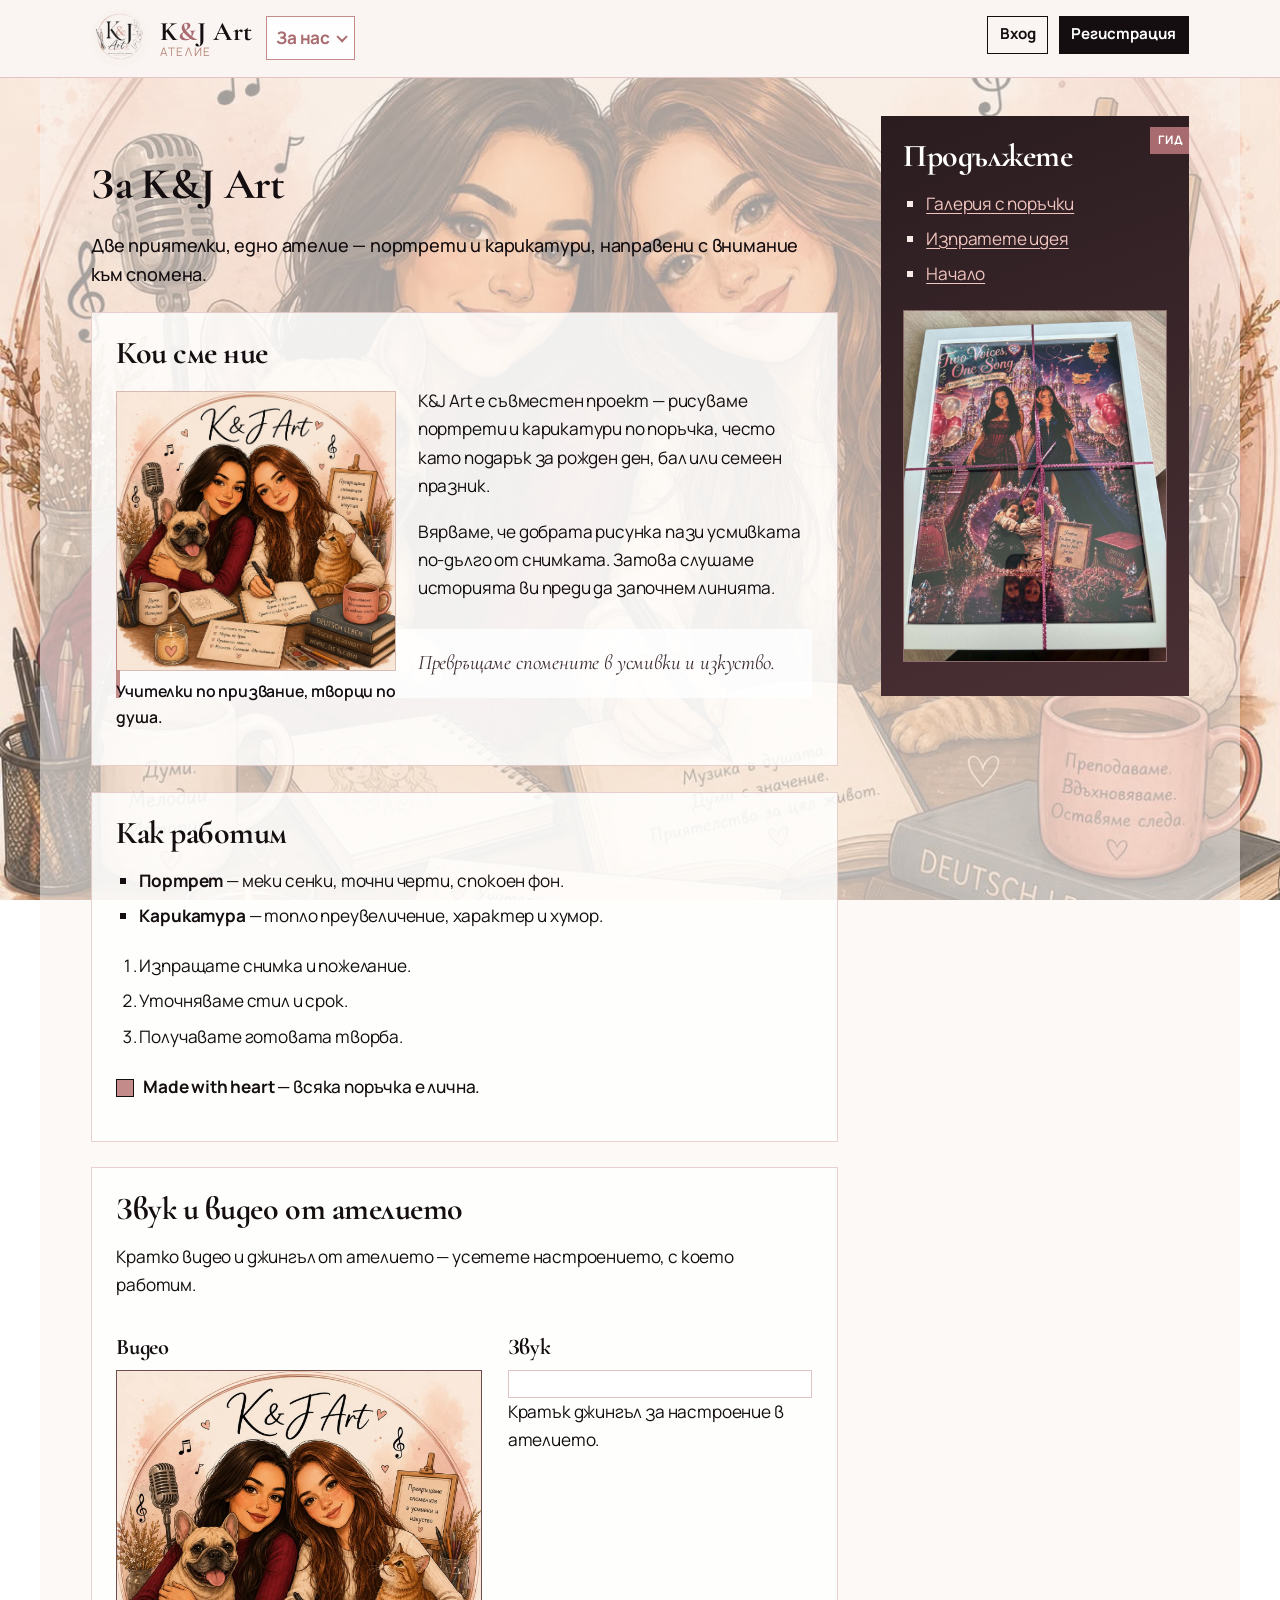
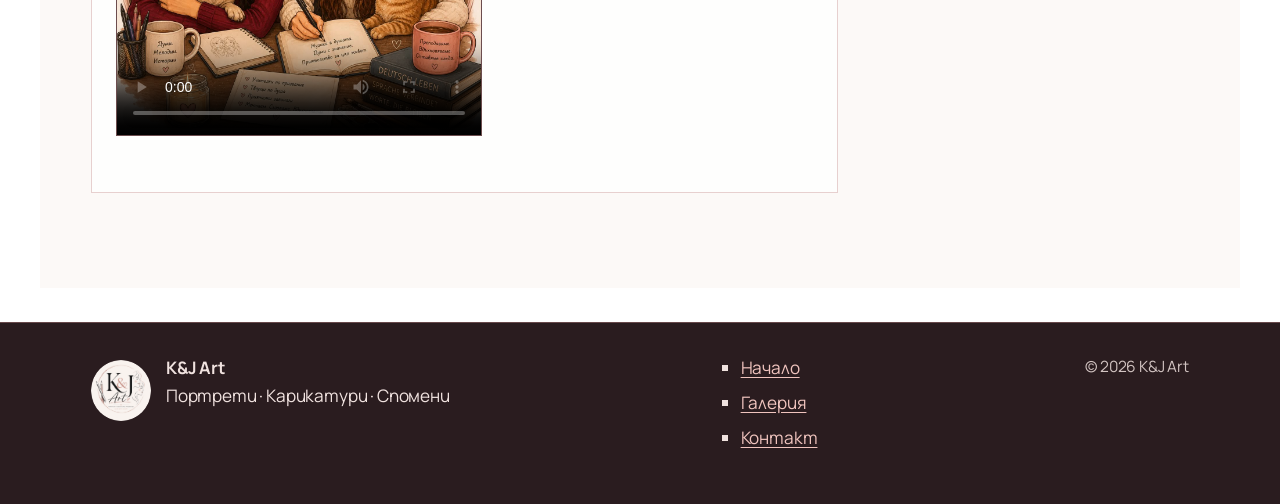
==== commit c241cac5: "Remove frame and digital-file order options Drop gift/frame and digital-file choices from the order " ====
--- a/about.html
+++ b/about.html
@@ -87,8 +87,6 @@
             <ul>
               <li><strong>Портрет</strong> — меки сенки, точни черти, спокоен фон.</li>
               <li><strong>Карикатура</strong> — топло преувеличение, характер и хумор.</li>
-              <li><strong>Рамка</strong> — по желание подготвяме работата за подарък.</li>
-              <li><strong>Дигитален файл</strong> — за печат или споделяне.</li>
             </ul>
             <ol>
               <li>Изпращате снимка и пожелание.</li>
--- a/css/styles.css
+++ b/css/styles.css
@@ -151,11 +151,14 @@
 .site-header {
   position: sticky;
   top: 0;
-  z-index: 100;
+  z-index: 150;
   background: rgba(250, 244, 242, 1.0);
   backdrop-filter: blur(10px);
   border-bottom: 1px solid rgba(196, 139, 139, 0.45);
   min-height: var(--nav-h);
+  overflow: visible;
+  pointer-events: auto;
+  isolation: isolate;
 }
 
 .header-inner {
@@ -220,8 +223,12 @@
 }
 
 .site-nav {
+  position: relative;
+  z-index: 2;
   flex: 1 1 auto;
   min-width: 12em;
+  overflow: visible;
+  pointer-events: auto;
 }
 
 .site-nav ul,
@@ -282,32 +289,39 @@
 
 .nav-dropdown {
   position: relative;
+  z-index: 3;
   list-style: none;
+  overflow: visible;
+  pointer-events: auto;
 }
 
 .nav-dropdown-toggle {
+  position: relative;
+  z-index: 4;
   display: inline-flex;
   align-items: center;
   gap: 0.4em;
   margin: 0;
-  padding: 0.35em 0.15em;
+  padding: 0.4em 0.55em;
   font: inherit;
   font-weight: 700;
   letter-spacing: -0.01em;
   color: var(--ink);
-  background: transparent;
-  border: 0;
-  border-bottom: 2px solid transparent;
+  background: rgba(255, 255, 255, 0.72);
+  border: 1px solid rgba(196, 139, 139, 0.55);
+  border-bottom: 1px solid rgba(196, 139, 139, 0.55);
   cursor: pointer;
   vertical-align: middle;
+  pointer-events: auto;
 }
 
 .nav-dropdown-toggle:hover,
 .nav-dropdown-toggle:focus-visible,
 .nav-dropdown-toggle[aria-expanded="true"],
 .nav-dropdown-toggle.is-current {
-  border-bottom-color: var(--rose);
   color: var(--rose-deep);
+  background: rgba(255, 255, 255, 0.95);
+  border-color: var(--rose);
   outline: none;
 }
 
@@ -328,46 +342,79 @@
 
 .nav-dropdown-menu {
   position: absolute;
-  top: calc(100% + 0.45em);
+  top: calc(100% + 0.35em);
   left: 0;
-  z-index: 120;
-  min-width: 11em;
-  margin: 0;
-  padding: 0.45em 0.55em;
+  z-index: 200;
+  min-width: 12.5em;
+  margin: 0;
+  padding: 0.4em;
   list-style: none;
   display: flex;
   flex-direction: column;
-  gap: 0.15em;
-  background: rgba(250, 244, 242, 0.98);
-  border: 1px solid rgba(196, 139, 139, 0.55);
-  box-shadow: 0 10px 28px rgba(20, 14, 16, 0.12);
+  gap: 0.3em;
+  background: #faf4f2;
+  border: 1px solid rgba(196, 139, 139, 0.65);
+  box-shadow: 0 14px 36px rgba(20, 14, 16, 0.22);
   visibility: hidden;
   opacity: 0;
-  overflow: hidden;
+  overflow: visible;
+  pointer-events: none;
 }
 
 .nav-dropdown.is-open > .nav-dropdown-menu,
 .nav-dropdown-menu:not([hidden]) {
   visibility: visible;
   opacity: 1;
+  pointer-events: auto;
 }
 
 .nav-dropdown-menu[hidden] {
-  display: none;
+  display: none !important;
+  pointer-events: none !important;
+}
+
+.nav-dropdown-menu li {
+  list-style: none;
+  margin: 0;
+  padding: 0;
 }
 
 .nav-dropdown-menu a {
   display: block;
-  padding: 0.45em 0.55em;
-  border-bottom: 0;
+  width: 100%;
+  box-sizing: border-box;
+  margin: 0;
+  padding: 0.7em 0.85em;
+  font-weight: 700;
+  text-align: left;
+  text-decoration: none;
+  color: var(--ink);
+  background: rgba(255, 255, 255, 0.98);
+  border: 1px solid rgba(196, 139, 139, 0.4);
+  border-bottom: 1px solid rgba(196, 139, 139, 0.4);
+  cursor: pointer;
+  pointer-events: auto;
 }
 
 .nav-dropdown-menu a:hover,
-.nav-dropdown-menu a:focus-visible,
+.nav-dropdown-menu a:focus-visible {
+  background: var(--rose-deep);
+  border-color: var(--rose-deep);
+  color: #fff;
+  outline: none;
+}
+
 .nav-dropdown-menu a[aria-current="page"] {
-  background: rgba(196, 139, 139, 0.18);
+  background: rgba(196, 139, 139, 0.22);
+  border-color: var(--rose);
   color: var(--rose-deep);
-  border-bottom-color: transparent;
+}
+
+.nav-dropdown-menu a[aria-current="page"]:hover,
+.nav-dropdown-menu a[aria-current="page"]:focus-visible {
+  background: var(--rose-deep);
+  border-color: var(--rose-deep);
+  color: #fff;
 }
 
 .nav-toggle {
@@ -449,13 +496,16 @@
   );
 }
 
-.site-header,
+/* Keep page/hero below the sticky header so the nav dropdown stays clickable */
 .hero,
 .page,
-.site-footer,
-.auth-overlay {
+.site-footer {
   position: relative;
   z-index: 1;
+}
+
+.site-header {
+  z-index: 150;
 }
 
 /* ---------- Hero (content only over the fixed background) ---------- */
@@ -928,10 +978,42 @@
 }
 
 .file-preview-item {
+  position: relative;
   display: flex;
   flex-direction: column;
   gap: 0.35em;
   min-width: 0;
+}
+
+.file-preview-remove {
+  position: absolute;
+  top: 0.2em;
+  right: 0.2em;
+  z-index: 2;
+  box-sizing: border-box;
+  width: 1.55em;
+  height: 1.55em;
+  margin: 0;
+  padding: 0;
+  display: inline-flex;
+  align-items: center;
+  justify-content: center;
+  font: inherit;
+  font-size: 1.05em;
+  font-weight: 700;
+  line-height: 1;
+  color: #fff;
+  background: rgba(42, 28, 31, 0.82);
+  border: 1px solid rgba(255, 255, 255, 0.55);
+  cursor: pointer;
+  vertical-align: middle;
+}
+
+.file-preview-remove:hover,
+.file-preview-remove:focus-visible {
+  background: var(--rose-deep);
+  border-color: var(--rose-deep);
+  outline: none;
 }
 
 .file-preview-thumb {
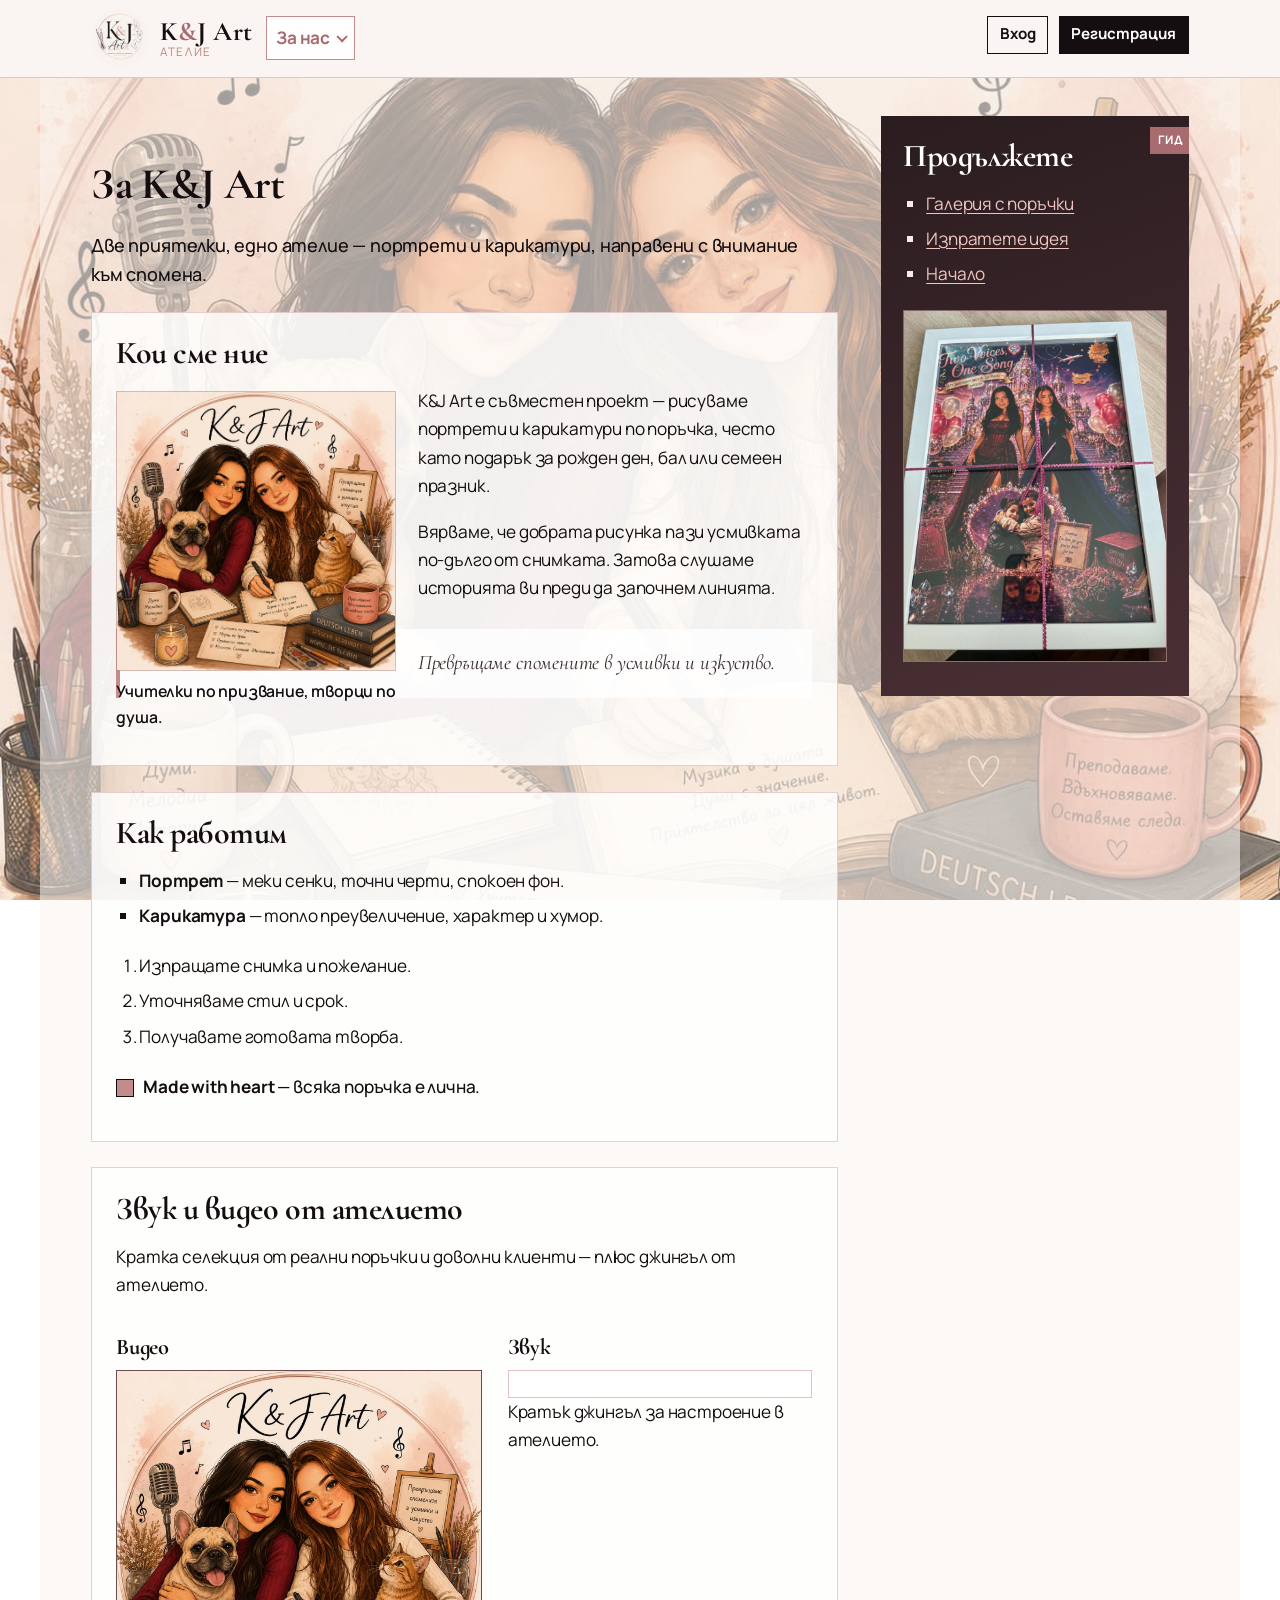
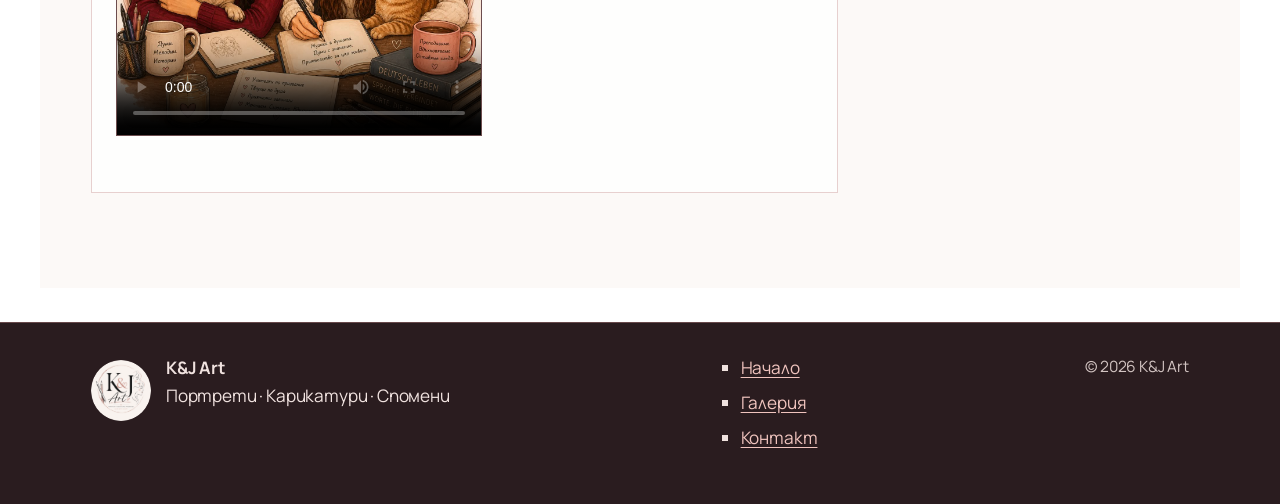
==== commit d1882191: "Point About video player at portfolio slideshow Co-authored-by: hristozlatarev77-maker <hristozlatar" ====
--- a/about.html
+++ b/about.html
@@ -101,12 +101,12 @@
 
           <article class="article-panel">
             <h2>Звук и видео от ателието</h2>
-            <p>Кратко видео и джингъл от ателието — усетете настроението, с което работим.</p>
+            <p>Кратка селекция от реални поръчки и доволни клиенти — плюс джингъл от ателието.</p>
             <div class="media-block">
               <div>
                 <h3>Видео</h3>
                 <video controls preload="metadata" poster="assets/brand/brand-hero.jpg">
-                  <source src="assets/media/intro-cartoon.mp4" type="video/mp4">
+                  <source src="assets/media/kj-work-slideshow.mp4" type="video/mp4">
                   Вашият браузър не поддържа видео елемента.
                 </video>
               </div>
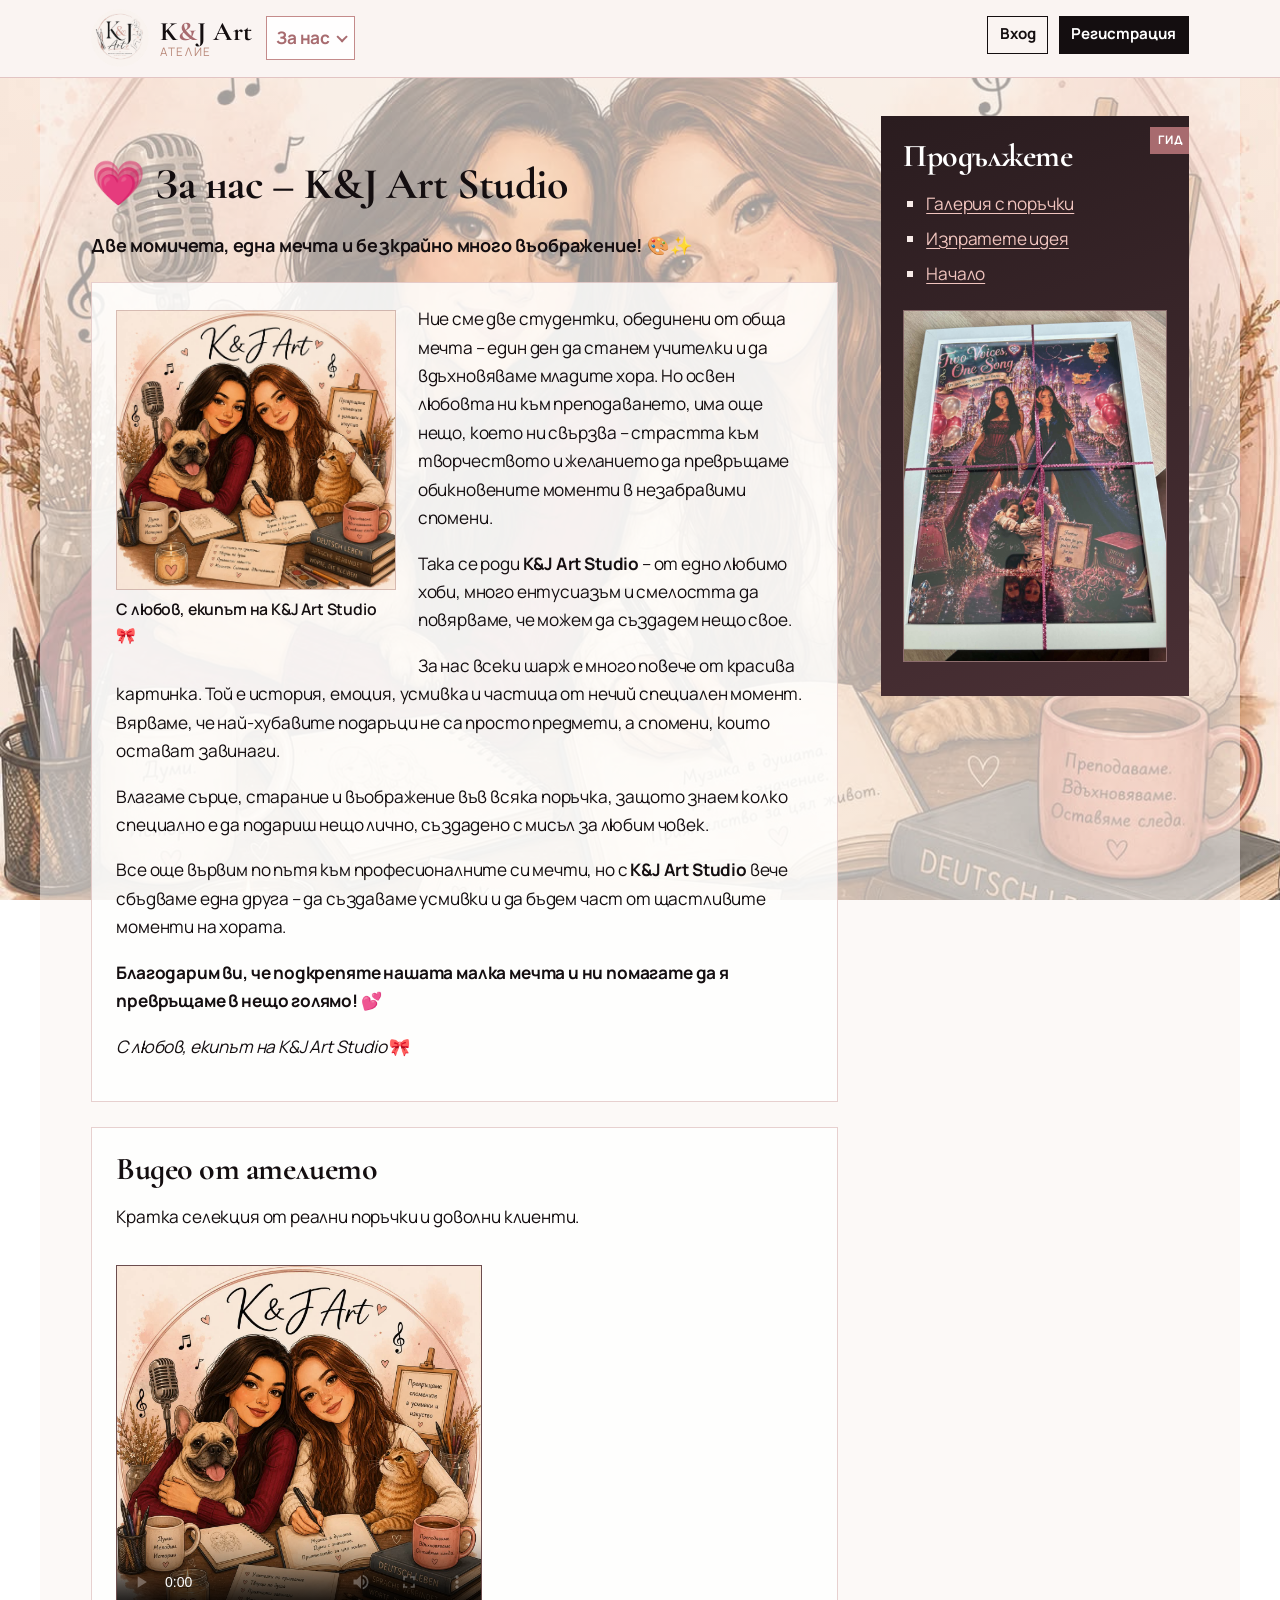
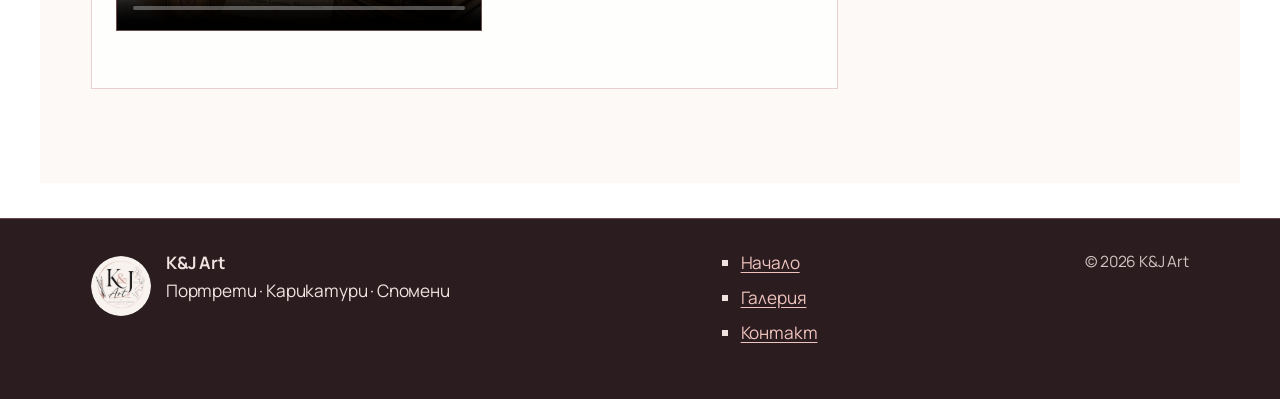
==== commit a2642497: "Update About page with K&J Art Studio story copy Replace За нас content with the studio origin story" ====
--- a/about.html
+++ b/about.html
@@ -3,7 +3,7 @@
 <head>
   <meta charset="UTF-8">
   <meta name="viewport" content="width=device-width, initial-scale=1">
-  <meta name="description" content="За K&amp;J Art — ателие за портрети и карикатури.">
+  <meta name="description" content="За нас – K&amp;J Art Studio. Две момичета, една мечта и безкрайно много въображение.">
   <title>K&amp;J Art — За нас</title>
   <link rel="stylesheet" href="css/styles.css">
 </head>
@@ -64,60 +64,34 @@
       <div class="main-column">
         <section class="section" aria-labelledby="about-title">
           <header class="section-head">
-            <h1 id="about-title">За K&amp;J Art</h1>
-            <p>Две приятелки, едно ателие — портрети и карикатури, направени с внимание към спомена.</p>
+            <h1 id="about-title">💗 За нас – K&amp;J Art Studio</h1>
+            <p><strong>Две момичета, една мечта и безкрайно много въображение! 🎨✨</strong></p>
           </header>
 
           <article class="article-panel">
-            <h2>Кои сме ние</h2>
             <figure class="float-figure">
               <img src="assets/brand/brand-hero.jpg" width="1254" height="1254" alt="K и J заедно в ателието с домашни любимци">
-              <figcaption>Учителки по призвание, творци по душа.</figcaption>
+              <figcaption>С любов, екипът на K&amp;J Art Studio 🎀</figcaption>
             </figure>
-            <p>K&amp;J Art е съвместен проект — рисуваме портрети и карикатури по поръчка, често като подарък за рожден ден, бал или семеен празник.</p>
-            <p>Вярваме, че добрата рисунка пази усмивката по-дълго от снимката. Затова слушаме историята ви преди да започнем линията.</p>
-            <blockquote>
-              Превръщаме спомените в усмивки и изкуство.
-            </blockquote>
+            <p>Ние сме две студентки, обединени от обща мечта – един ден да станем учителки и да вдъхновяваме младите хора. Но освен любовта ни към преподаването, има още нещо, което ни свързва – страстта към творчеството и желанието да превръщаме обикновените моменти в незабравими спомени.</p>
+            <p>Така се роди <strong>K&amp;J Art Studio</strong> – от едно любимо хоби, много ентусиазъм и смелостта да повярваме, че можем да създадем нещо свое.</p>
+            <p>За нас всеки шарж е много повече от красива картинка. Той е история, емоция, усмивка и частица от нечий специален момент. Вярваме, че най-хубавите подаръци не са просто предмети, а спомени, които остават завинаги.</p>
+            <p>Влагаме сърце, старание и въображение във всяка поръчка, защото знаем колко специално е да подариш нещо лично, създадено с мисъл за любим човек.</p>
+            <p>Все още вървим по пътя към професионалните си мечти, но с <strong>K&amp;J Art Studio</strong> вече сбъдваме една друга – да създаваме усмивки и да бъдем част от щастливите моменти на хората.</p>
+            <p><strong>Благодарим ви, че подкрепяте нашата малка мечта и ни помагате да я превръщаме в нещо голямо! 💕</strong></p>
+            <p><em>С любов, екипът на K&amp;J Art Studio</em> 🎀</p>
             <div class="clearfix"></div>
           </article>
 
           <article class="article-panel">
-            <h2>Как работим</h2>
-            <ul>
-              <li><strong>Портрет</strong> — меки сенки, точни черти, спокоен фон.</li>
-              <li><strong>Карикатура</strong> — топло преувеличение, характер и хумор.</li>
-            </ul>
-            <ol>
-              <li>Изпращате снимка и пожелание.</li>
-              <li>Уточняваме стил и срок.</li>
-              <li>Получавате готовата творба.</li>
-            </ol>
-            <p class="inline-meta">
-              <span class="meta-icon" aria-hidden="true"></span>
-              <strong>Made with heart</strong> — всяка поръчка е лична.
-            </p>
-          </article>
-
-          <article class="article-panel">
-            <h2>Звук и видео от ателието</h2>
-            <p>Кратка селекция от реални поръчки и доволни клиенти — плюс джингъл от ателието.</p>
+            <h2>Видео от ателието</h2>
+            <p>Кратка селекция от реални поръчки и доволни клиенти.</p>
             <div class="media-block">
               <div>
-                <h3>Видео</h3>
                 <video controls preload="metadata" poster="assets/brand/brand-hero.jpg">
                   <source src="assets/media/kj-work-slideshow.mp4" type="video/mp4">
                   Вашият браузър не поддържа видео елемента.
                 </video>
-              </div>
-              <div>
-                <h3>Звук</h3>
-                <audio controls preload="metadata">
-                  <source src="assets/media/cartoon-jingle.mp3" type="audio/mpeg">
-                  <source src="assets/media/cartoon-jingle.wav" type="audio/wav">
-                  Вашият браузър не поддържа аудио елемента.
-                </audio>
-                <p class="hint">Кратък джингъл за настроение в ателието.</p>
               </div>
             </div>
           </article>
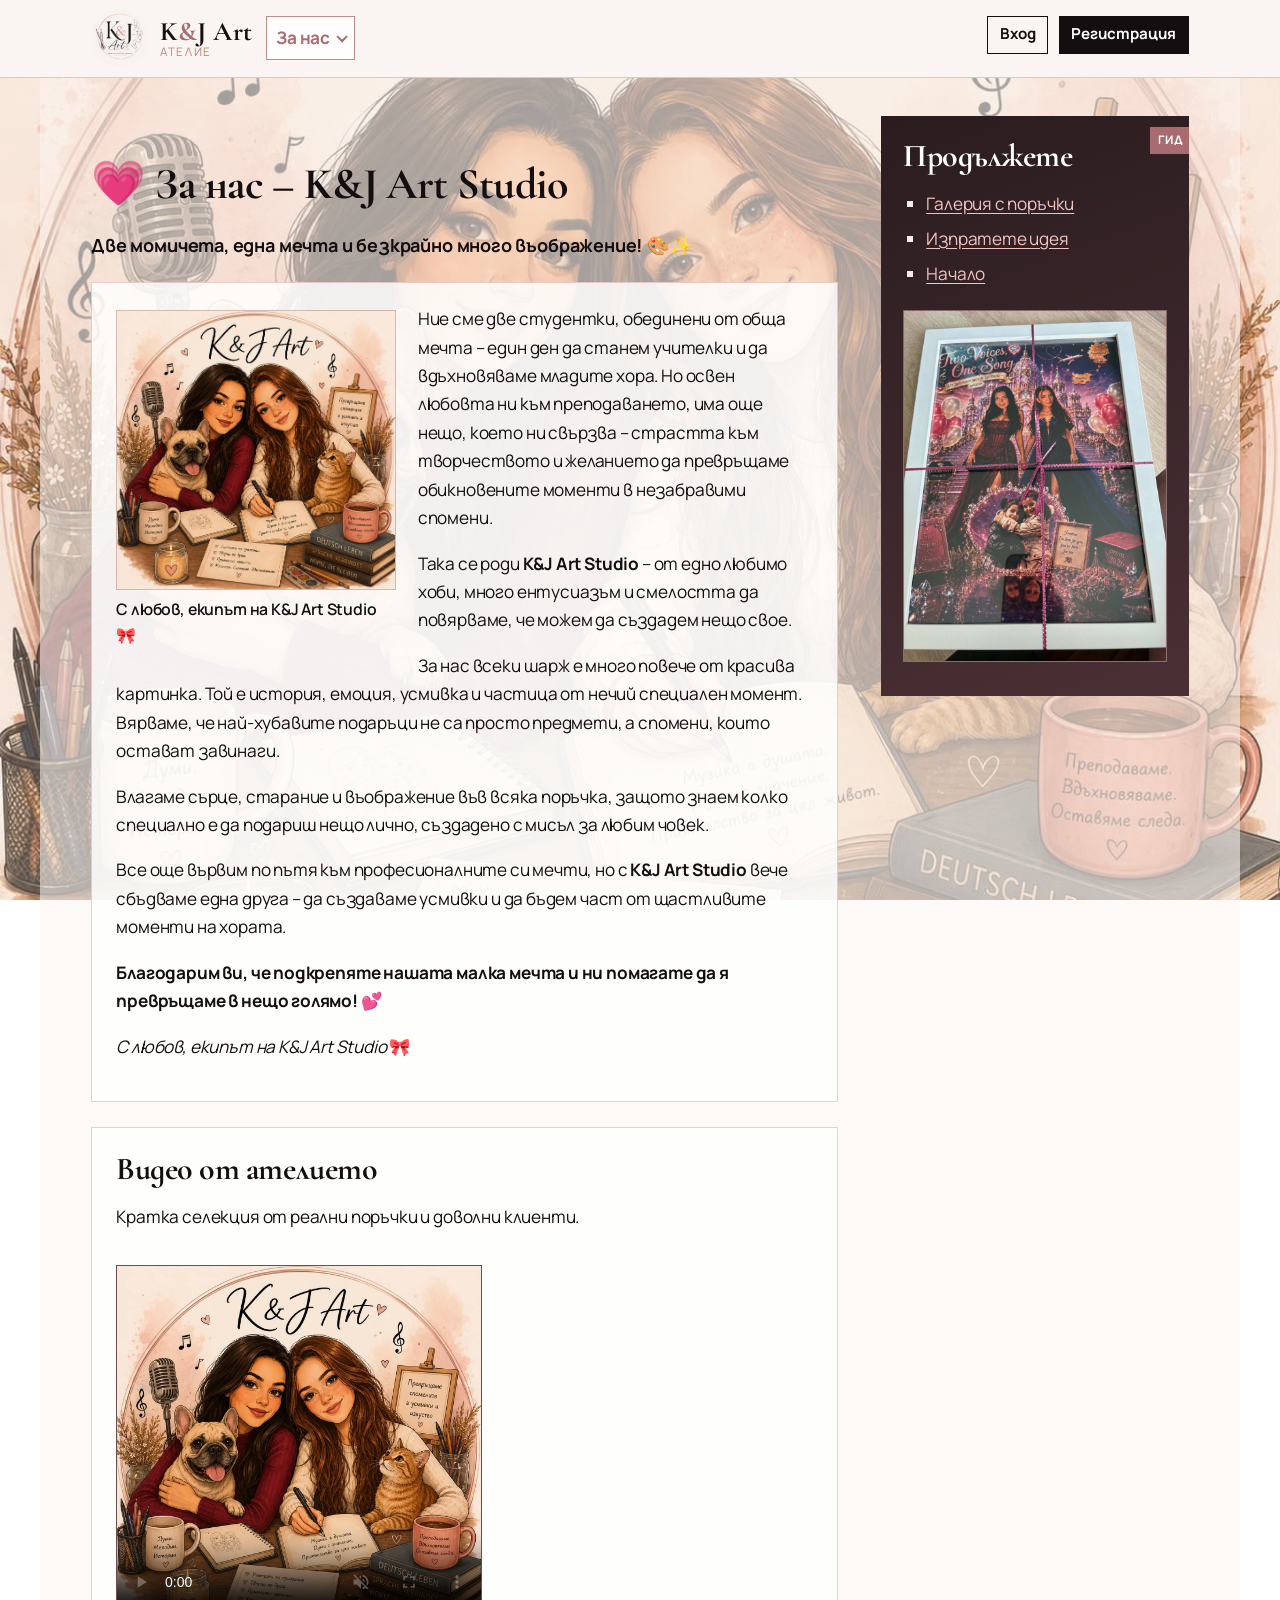
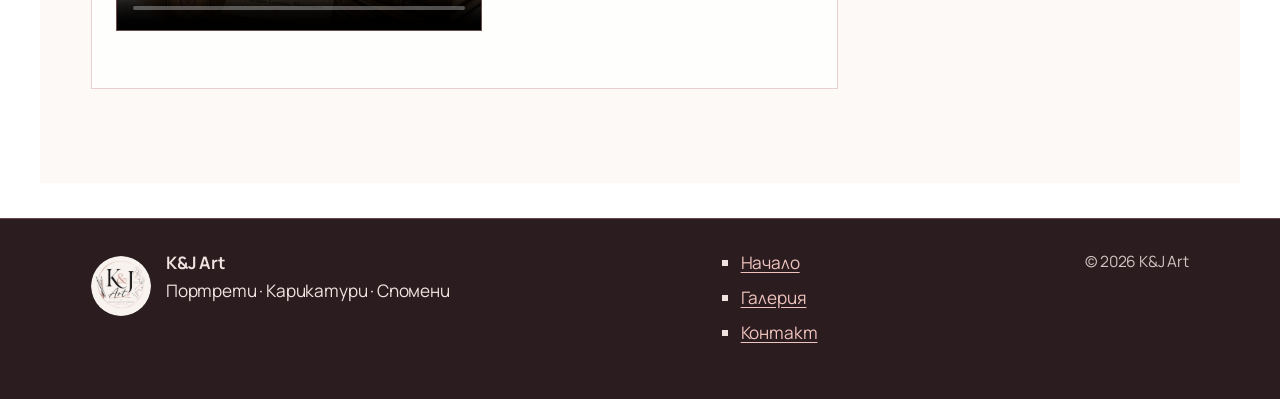
==== commit 04aa8ea1: "Autoplay portfolio slideshow when it enters the viewport Use IntersectionObserver to play/pause the " ====
--- a/about.html
+++ b/about.html
@@ -88,7 +88,7 @@
             <p>Кратка селекция от реални поръчки и доволни клиенти.</p>
             <div class="media-block">
               <div>
-                <video controls preload="metadata" poster="assets/brand/brand-hero.jpg">
+                <video id="portfolio-slideshow" class="portfolio-slideshow" controls playsinline preload="metadata" poster="assets/brand/brand-hero.jpg">
                   <source src="assets/media/kj-work-slideshow.mp4" type="video/mp4">
                   Вашият браузър не поддържа видео елемента.
                 </video>
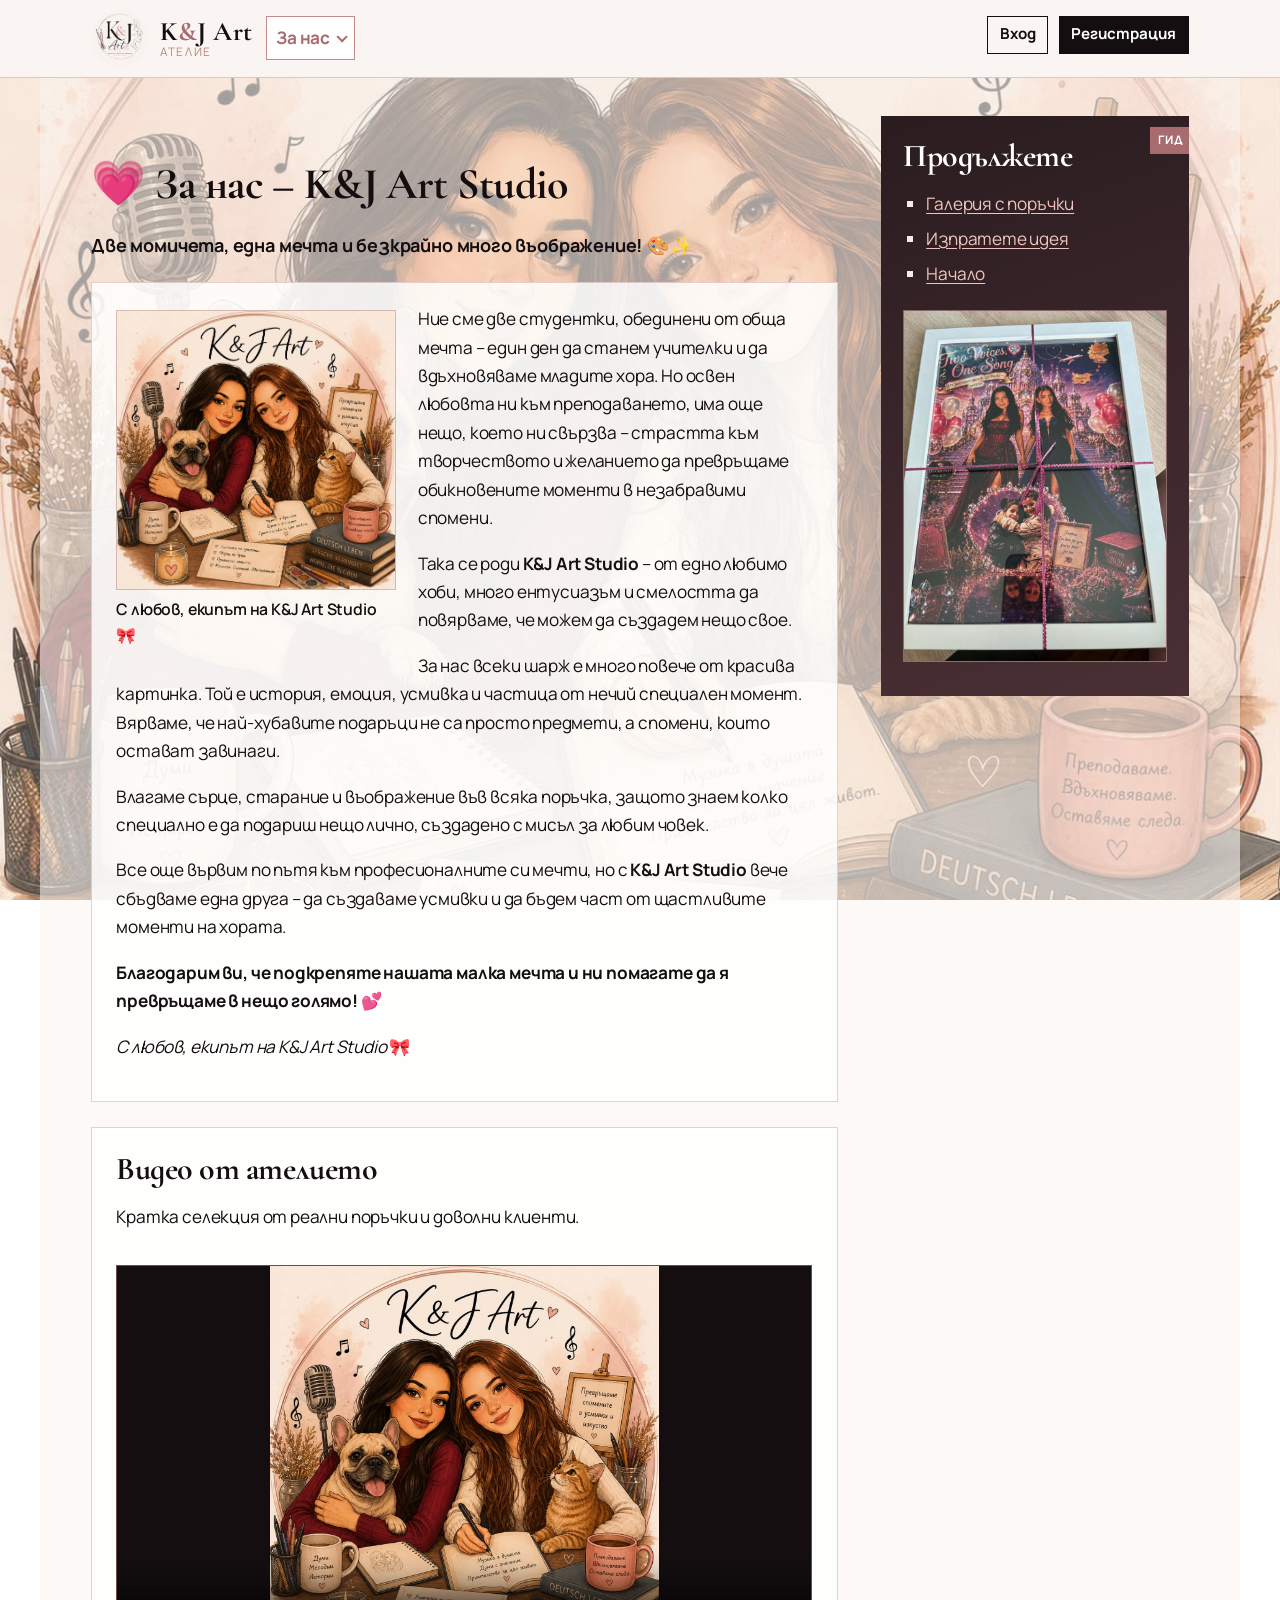
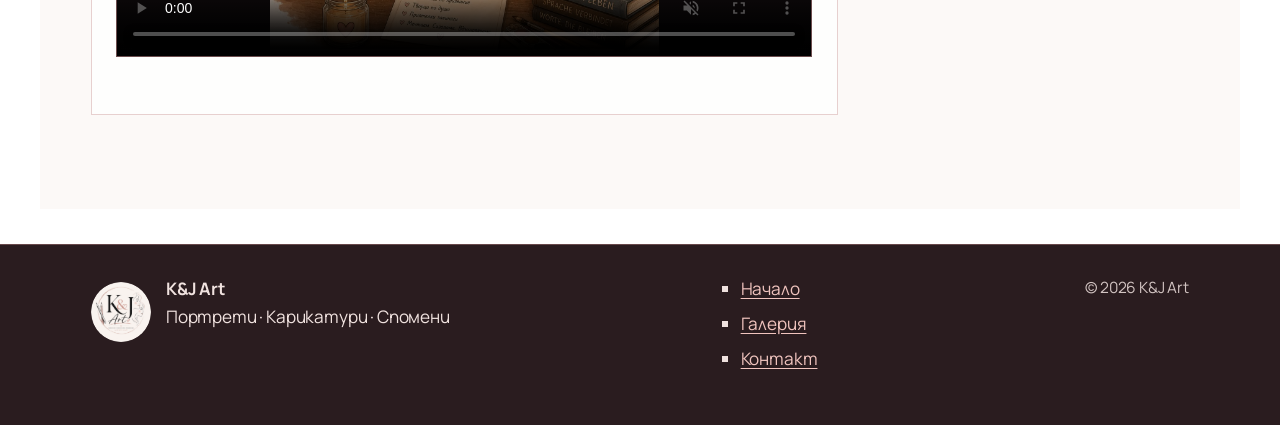
==== commit e5a6e7c1: "Keep About slideshow player at a stable 16:9 size Wrap the portfolio video in a fixed aspect-ratio f" ====
--- a/about.html
+++ b/about.html
@@ -86,9 +86,9 @@
           <article class="article-panel">
             <h2>Видео от ателието</h2>
             <p>Кратка селекция от реални поръчки и доволни клиенти.</p>
-            <div class="media-block">
-              <div>
-                <video id="portfolio-slideshow" class="portfolio-slideshow" controls playsinline preload="metadata" poster="assets/brand/brand-hero.jpg">
+            <div class="media-block media-block--video">
+              <div class="video-frame">
+                <video id="portfolio-slideshow" class="portfolio-slideshow" controls playsinline preload="metadata" poster="assets/brand/brand-hero.jpg" width="1280" height="720">
                   <source src="assets/media/kj-work-slideshow.mp4" type="video/mp4">
                   Вашият браузър не поддържа видео елемента.
                 </video>
--- a/css/styles.css
+++ b/css/styles.css
@@ -855,6 +855,10 @@
   margin: 2em 0;
 }
 
+.media-block--video {
+  grid-template-columns: 1fr;
+}
+
 .media-block video,
 .media-block audio {
   width: 100%;
@@ -866,6 +870,28 @@
 .media-block audio {
   padding: 0.75em;
   background: rgba(255, 255, 255, 1.0);
+}
+
+/* Stable 16:9 player box — no shrink when poster → playback / controls */
+.video-frame {
+  position: relative;
+  width: 100%;
+  aspect-ratio: 16 / 9;
+  background: var(--ink);
+  border: 1px solid rgba(196, 139, 139, 0.5);
+  overflow: hidden;
+}
+
+.video-frame video,
+.video-frame .portfolio-slideshow {
+  position: absolute;
+  inset: 0;
+  width: 100%;
+  height: 100%;
+  max-width: none;
+  border: 0;
+  object-fit: contain;
+  background: var(--ink);
 }
 
 @keyframes rise-in {
